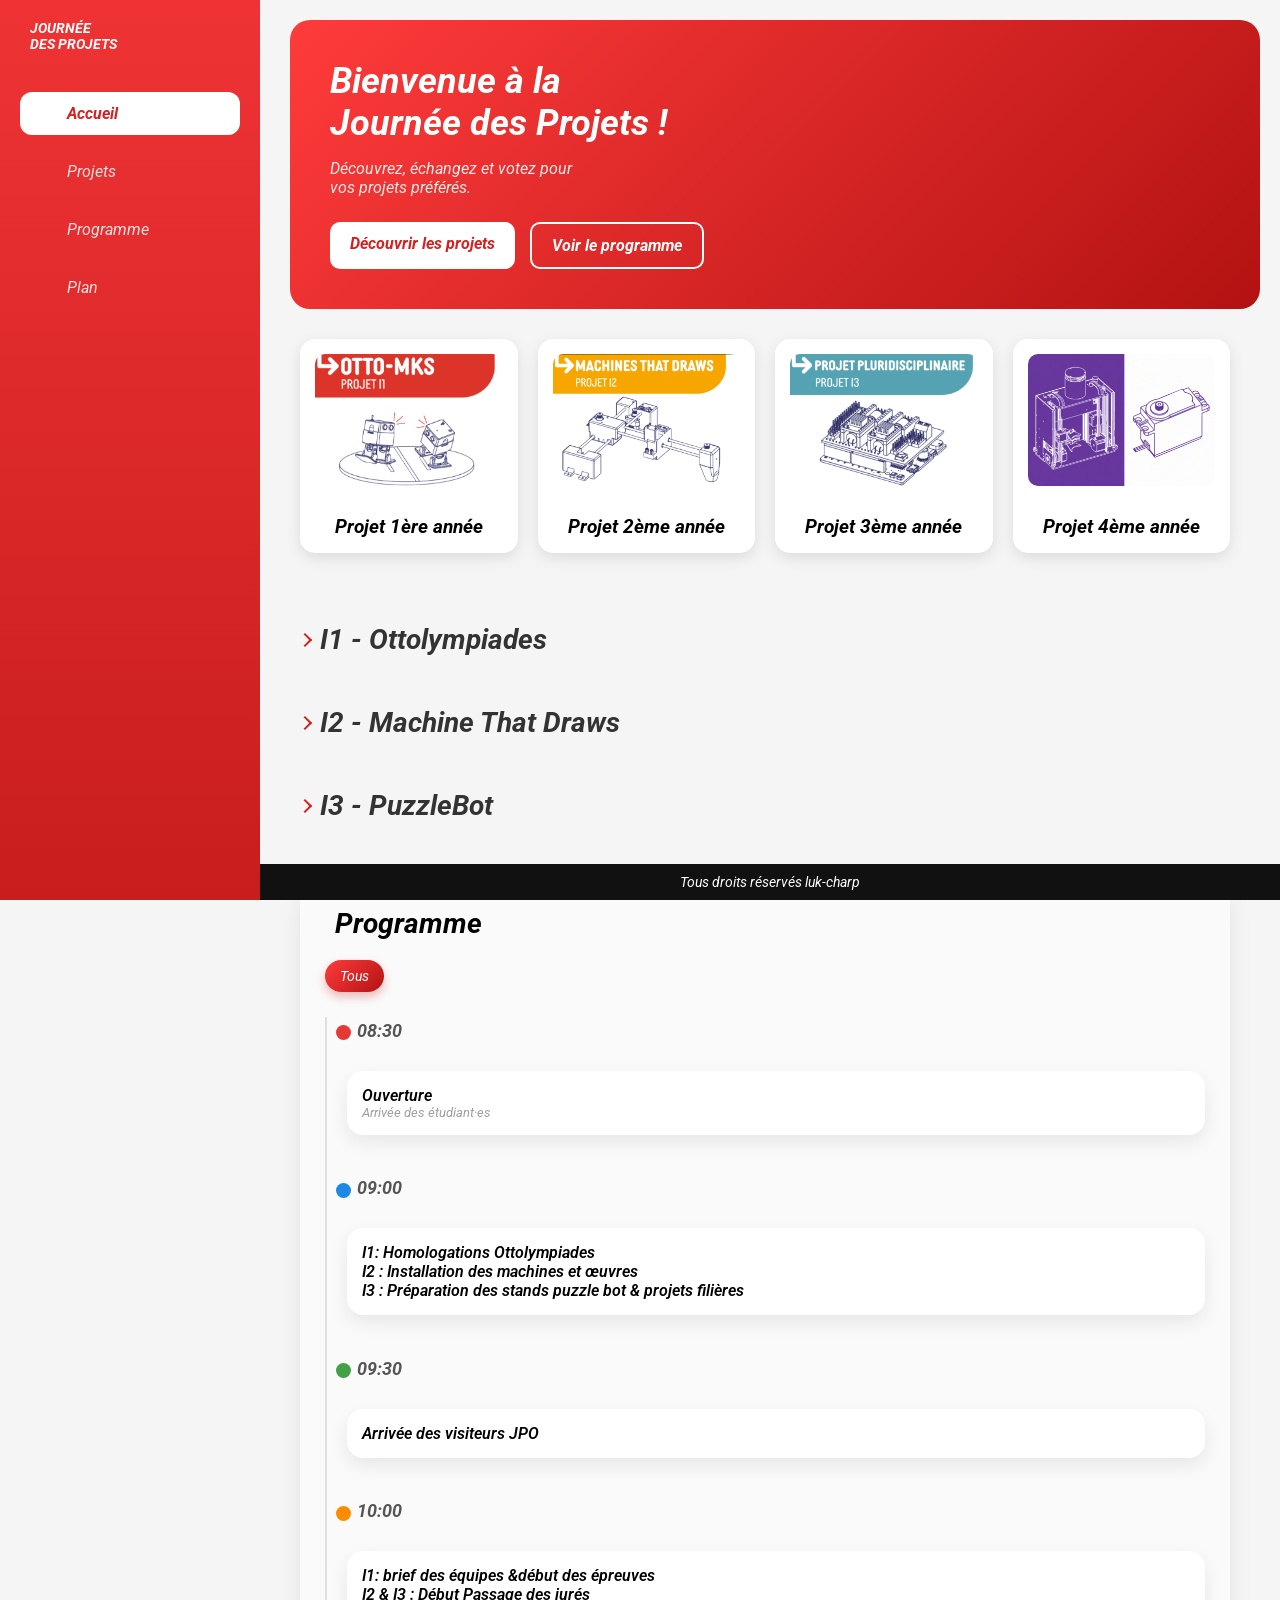
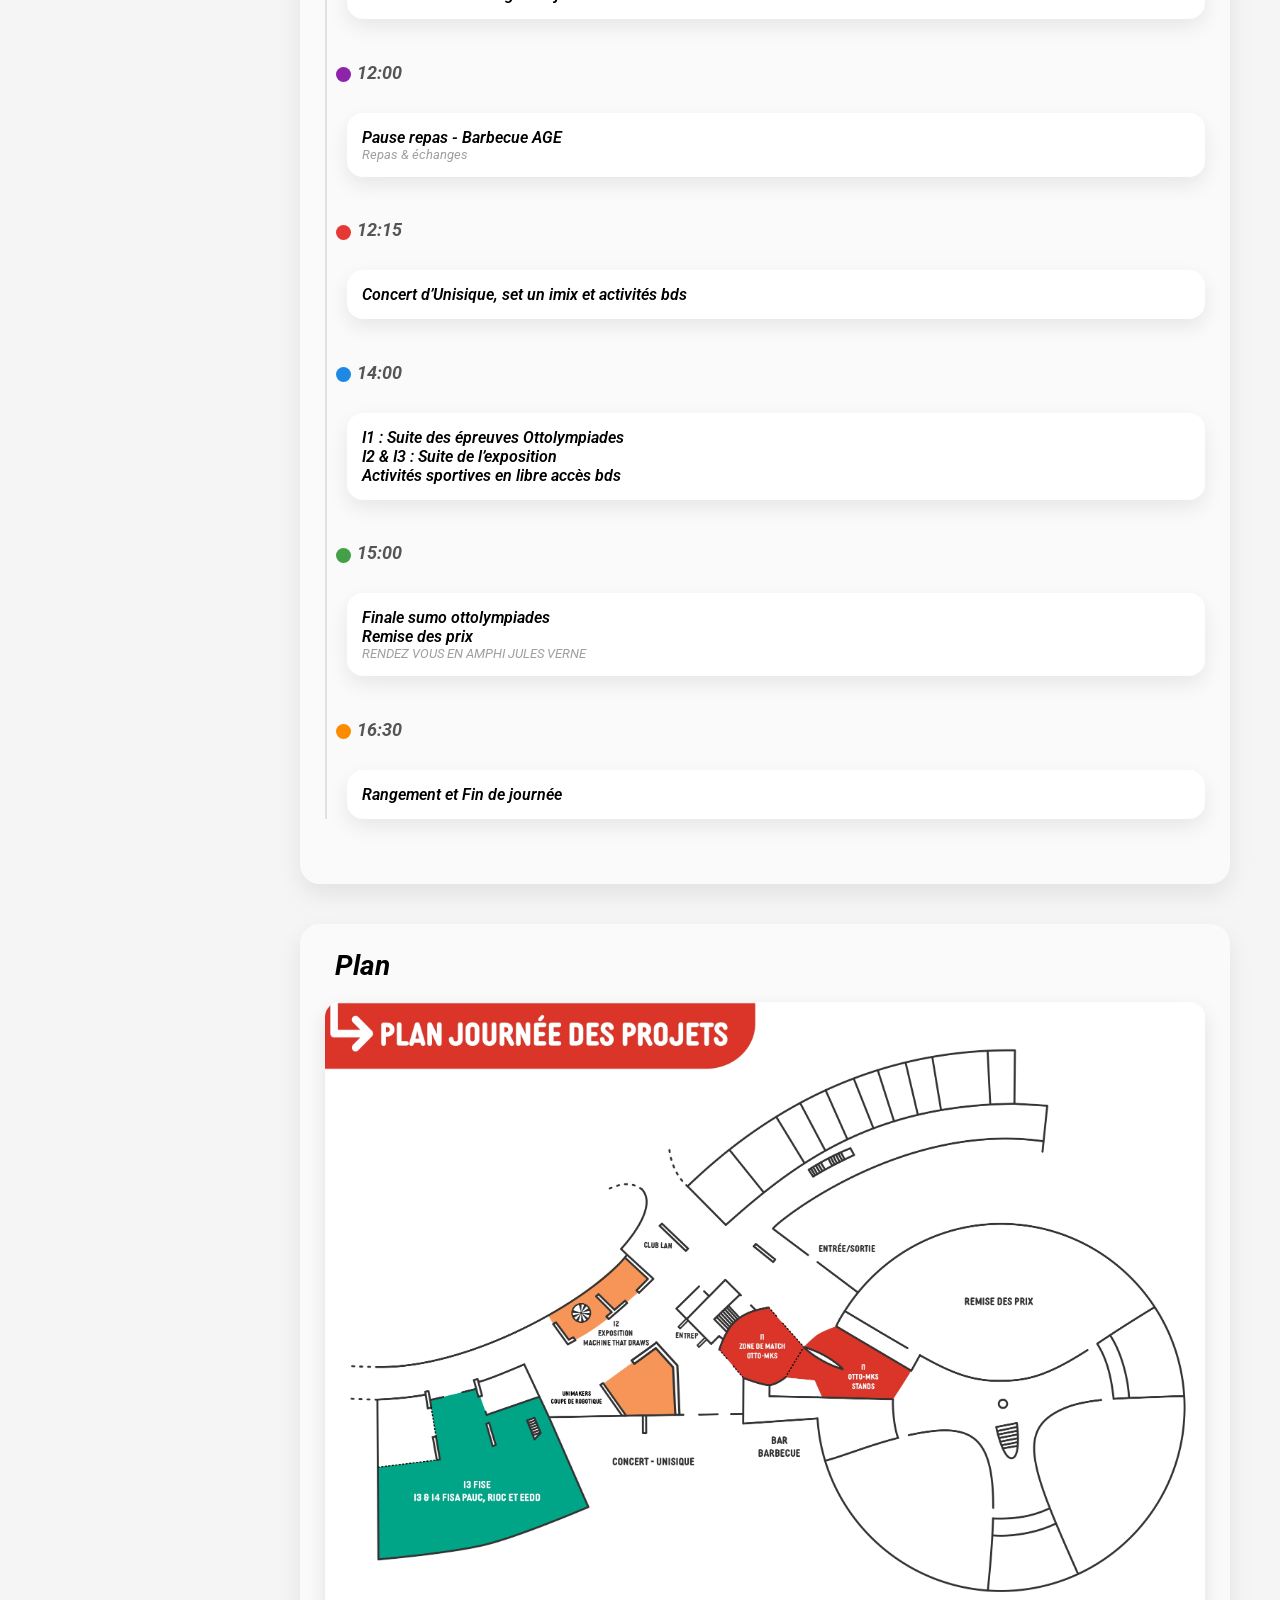
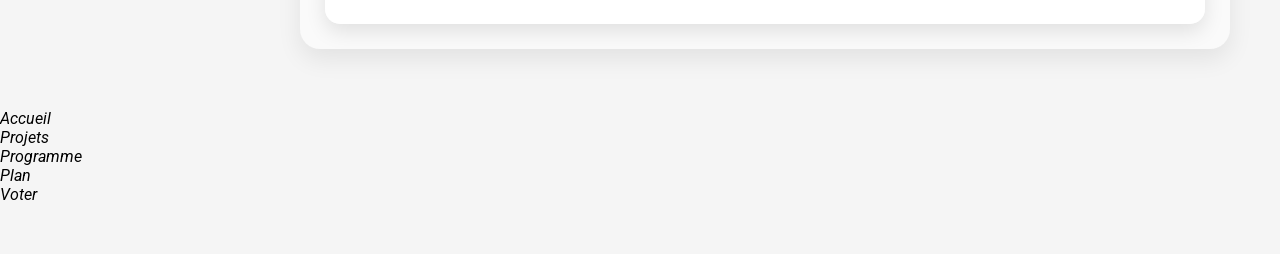
==== index.html @ 022f28cd "changes" ====
<!DOCTYPE html>
<html lang="fr">
<head>
    <meta charset="UTF-8">
    <meta name = "viewport" content="width=device-width, initial-scale=1.0">

    <title>Journée des Projets</title>

        <link rel="stylesheet" href="page2.css">
        <link rel="stylesheet" href="page2resp.css" media="screen and (max-width: 1024px)">
        <link href="https://fonts.googleapis.com/css2?family=Roboto&display=swap" rel="stylesheet">

        <link rel="icon" href="images/favicon.ico">

        <link rel="icon" type="image/png" sizes="96x96" href="images/favicon-96x96.png">

        <link rel="apple-touch-icon" sizes="180x180" href="images/apple-touch-icon.png">



        <script src="https://kit.fontawesome.com/61523b4b4d.js" crossorigin="anonymous"></script>
</head>

<body>
  <div class="layout">
    <aside class="menu">

      <div class="top">
        <div class="logo">
          <i class="fa-solid fa-cube"></i>
          <span>JOURNÉE<br>DES PROJETS</span>
        </div>

        <ul class="nav">
          <li class="active nav-accueil">
            <i class="fa-solid fa-house"></i> Accueil
          </li>

          <li class="nav-projets">
            <i class="fa-solid fa-folder"></i> Projets
          </li>

          <li class="nav-programme">
            <i class="fa-solid fa-calendar"></i> Programme
          </li>

          <li class="nav-plan">
            <i class="fa-solid fa-map"></i> Plan
          </li>

        </ul>
      </div>

    </aside>



    <div class="content">

      <section class="hero" id="accueil">
        <div class="hero-text">
          <h1>Bienvenue à la<br>Journée des Projets !</h1>  
          <p>Découvrez, échangez et votez pour<br>vos projets préférés.</p>

          <div class="buttons">
            <a href="#" class="btn primary">Découvrir les projets</a>
            <a href="#" class="btn secondary">Voir le programme</a>
          </div>
        </div>

        <div class="hero-image">
          <img src="images/illustration.png" alt="">
        </div>
      </section>
    

      <section class="cartes">
        
        <div class="carte">
          <img src="images/otto.png" alt="">
          <h3>Projet 1ère année</h3>
           
        </div>

        <div class="carte">
          <img src="images/mtd.png" alt="">
          <h3>Projet 2ème année</h3>
           
        </div>

        <div class="carte">
          <img src="images/PI3.png" alt="">
          <h3>Projet 3ème année</h3>
           
        </div>

        <div class="carte">
          <img src="images/PI4.png" alt="">
          <h3>Projet 4ème année</h3>
           
        </div>

      </section>
    


      <section class="projet-detail" id="projets">

        <h2 class="toggle">I1 - Ottolympiades</h2>

        <div class="texte-projet contenu">

          <p>
            Les étudiants de première année présenteront leur tout premier projet d'ingénierie à travers leur participation aux 
            <strong class="highlight">Ottolympiades</strong>, une compétition 
            <strong>ludique et technique</strong> centrée autour des robots Otto, 
            qu'ils ont entièrement conçus, fabriqués et programmés dans le cadre du cours 
            <strong>Otto-MKS</strong>.
          </p>
          <p>
            Ce projet constitue pour beaucoup leur première expérience complète de 
            <strong>fabrication numérique</strong> et de 
            <strong>programmation embarquée</strong>. 
            Après avoir découvert les bases de la 
            <strong>conception 3D</strong>, de l'impression et de l'assemblage mécanique, 
            les étudiants ont programmé leurs robots pour qu'ils soient capables de 
            <em>se déplacer, détecter des obstacles et interagir avec leur environnement</em>.
          </p>

          <p>
            Lors de cette journée, les robots affronteront d'autres Otto, y compris ceux réalisés 
            par des élèves de lycées invités, dans une série d'épreuves originales :
          </p>

          <ul class="liste-epreuves">
            <li><span>Course chronométrée</span> - vitesse et précision</li>
            <li><span>Parcours d'obstacles</span> - agilité</li>
            <li><span>Combat de sumo</span> - stratégie et robustesse</li>
            <li><span>Tir à la corde</span> - force motrice</li>
          </ul>

          <p>
            Cette compétition, à la fois <strong>pédagogique et festive</strong>, est arbitrée par 
            <strong class="highlight">UniMakers</strong>. 
            Elle valorise l'apprentissage par la pratique, l'appropriation des outils du 
            <strong>MakerSpace</strong>, et le plaisir de voir son robot évoluer dans un environnement réel.
          </p>

        </div>

        <h2 class="toggle">I2 - Machine That Draws</h2>

        <div class="texte-projet contenu">

                <p>
          Les étudiants de deuxième année présentent un projet original mêlant 
          <strong class="highlight">créativité et ingénierie</strong> à travers 
          <strong>Machines That Draws</strong>, un défi artistique et technique 
          consistant à concevoir des machines capables de dessiner de manière autonome.
        </p>

        <p>
          Ce projet, réparti sur deux semestres, plonge les étudiants dans une démarche 
          complète de <strong>conception et d'innovation</strong>. 
          À partir d'une feuille blanche, ils imaginent des systèmes uniques sans modèle imposé, 
          combinant <strong>design, mécanique et programmation</strong>.
        </p>

        <p>
          Après avoir conçu leurs machines en 
          <strong>CAO</strong>, les étudiants fabriquent leurs pièces au 
          <strong>MakerSpace</strong> grâce à l'impression 3D et à la découpe numérique. 
          Ils intègrent ensuite des composants tels que 
          <strong>moteurs pas à pas</strong> et <strong>servomoteurs</strong>, 
          puis développent des programmes capables de générer des dessins de façon autonome.
        </p>

        <p>
          Le projet se déroule en deux grandes phases :
        </p>

        <ul class="liste-epreuves">
          <li><span>Proof of Concept (POC)</span> - validation des principes mécaniques et premiers tracés</li>
          <li><span>Optimisation et création</span> - amélioration du système et exploration artistique</li>
        </ul>

        <p>
          Lors de la journée des projets, ces machines fonctionneront en continu, 
          produisant en temps réel des œuvres uniques. 
          Chaque réalisation illustre la capacité des étudiants à transformer une idée abstraite 
          en un objet <strong>fonctionnel, innovant et parfois même poétique</strong>.
        </p>

        </div>

        <h2 class="toggle">I3 - PuzzleBot</h2>

        <div class="texte-projet contenu">

                    <p>
            En troisième année, les étudiants relèvent un défi technique commun à travers le 
            <strong class="highlight">projet PuzzleBot</strong>. 
            L'objectif est de concevoir un système robotique capable de 
            <strong>résoudre automatiquement un puzzle physique</strong>, 
            en mobilisant l'ensemble des compétences acquises au cours de leur formation.
          </p>

          <p>
            PuzzleBot propose un cadre commun, tout en laissant une grande liberté dans les approches techniques. 
            Chaque équipe développe ainsi sa propre solution pour répondre à une même problématique, 
            en combinant <strong>électronique, mécanique, informatique et algorithmique</strong>.
          </p>

          <p>
            Le projet implique la conception d'un système intégrant :
          </p>

          <ul class="liste-epreuves">
            <li><span>Système mécanique</span> - manipulation physique du puzzle</li>
            <li><span>Détection et analyse</span> - identification des pièces</li>
            <li><span>Résolution algorithmique</span> - logique de résolution automatisée</li>
          </ul>

          <p>
            Lors de la Journée des Projets, chaque groupe disposera d'un espace pour présenter ses travaux au public : 
            <strong>prototype, démonstrations en direct, supports techniques et documentations</strong> seront au rendez-vous.
          </p>

          <p>
            C'est l'occasion pour les visiteurs d'échanger directement avec les étudiants sur leurs 
            <em>choix techniques, les difficultés rencontrées, les résultats obtenus et les perspectives d'évolution</em>.
          </p>

          <p>
            Ce projet incarne pleinement l'esprit d'ingénierie collaboratif porté par 
            <strong class="highlight">UniLaSalle</strong>, avec des réalisations concrètes 
            qui témoignent de la capacité des étudiants à <strong>innover, résoudre des problèmes complexes et travailler en équipe</strong>.
          </p>

        </div>


        

      </section>




    <section class="programme" id="programme">

      <h2><i class="fa-solid fa-calendar"></i> Programme</h2>

      <!-- filtres -->
      <div class="filtres">
        <span class="filtre active">Tous</span>
      </div>

      <!-- timeline -->
      <div class="timeline">

        <div class="event rouge">
          <span class="heure">08:30</span>
          <div class="contenu-event">
            <h3>Ouverture</h3>
            <p>Arrivée des étudiant·es</p>
          </div>
        </div>

        <div class="event bleu">
          <span class="heure">09:00</span>
          <div class="contenu-event">
            <h3>I1: Homologations Ottolympiades <br>
                I2 : Installation des machines et œuvres<br>
                I3 : Préparation des stands puzzle bot & projets filières</h3>
          </div>
        </div>

        <div class="event vert">
          <span class="heure">09:30</span>
          <div class="contenu-event">
            <h3>Arrivée des visiteurs JPO</h3>
          </div>
        </div>

        <div class="event orange">
          <span class="heure">10:00</span>
          <div class="contenu-event">
            <h3>I1: brief des équipes &début des épreuves <br>
                I2 & I3 : Début Passage des jurés</h3>
          </div>
        </div>

        <div class="event violet">
          <span class="heure">12:00</span>
          <div class="contenu-event">
            <h3>Pause repas - Barbecue AGE</h3>
            <p>Repas & échanges</p>
          </div>
        </div>

        <div class="event rouge">
          <span class="heure">12:15</span>
          <div class="contenu-event">
            <h3>Concert d’Unisique, set un imix et activités bds</h3>
          </div>
        </div>

        <div class="event bleu">
          <span class="heure">14:00</span>
          <div class="contenu-event">
            <h3>I1 : Suite des épreuves Ottolympiades<br>
                I2 & I3 : Suite de l’exposition<br>
                Activités sportives en libre accès bds</h3>
          </div>
        </div>

        <div class="event vert">
          <span class="heure">15:00</span>
          <div class="contenu-event">
            <h3>Finale sumo ottolympiades<br>
                Remise des prix</h3>
                <p>RENDEZ VOUS EN AMPHI JULES VERNE</p>
          </div>
        </div>

        <div class="event orange">
          <span class="heure">16:30</span>
          <div class="contenu-event">
            <h3>Rangement et Fin de journée</h3>
          </div>
        </div>

      </div>
    </section>

    <section class="plan" id="plan">

      <h2><i class="fa-solid fa-map"></i> Plan</h2>

      <div class="plan-container">
        <img src="images/plan1er.jpg" alt="Plan du bâtiment">
      </div>

    </section>
</div> 


  <footer class="footer">
    Tous droits réservés luk-charp
  </footer>



<nav class="bottom-nav">
  <div class="nav-item nav-accueil active">
    <i class="fa-solid fa-house"></i>
    <span>Accueil</span>
  </div>

  <div class="nav-item nav-projets">
    <i class="fa-solid fa-folder"></i>
    <span>Projets</span>
  </div>

  <div class="nav-item nav-programme">
    <i class="fa-solid fa-calendar"></i>
    <span>Programme</span>
  </div>

  <div class="nav-item nav-plan">
    <i class="fa-solid fa-map"></i>
    <span>Plan</span>
  </div>

  <div class="nav-item nav-infos">
    <i class="fa-solid fa-square-poll-vertical"></i>
    <span>Voter</span>
  </div>
</nav>

<script src="page2.js"></script>
</body>
---- page2.css ----
@import url('https://fonts.googleapis.com/css2?family=Roboto:ital,wght@0,100..900;1,100..900&display=swap'); /* Police d'écriture */
* {
    margin: 0;
    padding: 0;
    box-sizing: border-box;
    font-family: "Roboto", sans-serif;
}
body {
    background-color: #f5f5f5;
    overflow-x: hidden;
    font-family: 'Roboto', sans-serif;
    font-style: italic;
    padding-bottom: 50px; /* hauteur du footer */
    background-size: cover;
}

ul {
    list-style: none;
}


header {
    background: linear-gradient(to right, #ef3333, #d61f1f);
    padding: 20px 10%;
    color: white;
    font-weight: bold;
    letter-spacing: 2px;
}


.content {
  margin-left: 250px; /* TRÈS IMPORTANT */
  padding: 20px;
}

.menu {
  position: fixed;
  top: 0;
  left: 0;

  width: 260px;
  height: 100vh;

  background: linear-gradient(180deg, #ef3335, #c81d1d);
  color: white;

  display: flex;
  flex-direction: column;
  justify-content: space-between;

  padding: 20px;
}



/* TOP */
.top {
  display: flex;
  flex-direction: column;
}

/* LOGO */
.logo {
  display: flex;
  align-items: center;
  gap: 10px;
  margin-bottom: 40px;
  font-weight: bold;
  font-size: 14px;
}

.logo i {
  font-size: 26px;
}

/* NAV */
.nav {
  display: flex;
  flex-direction: column;
  gap: 10px;
}

/* ITEM */
.nav li {
  display: flex;
  align-items: center;
  gap: 12px;

  padding: 12px 15px;
  border-radius: 12px;

  cursor: pointer;
  transition: all 0.3s ease;

  opacity: 0.85;
}

/* HOVER */
.nav li:hover {
  background: rgba(255,255,255,0.15);
  transform: translateX(5px);
  opacity: 1;
}

/* ACTIF */
.nav .active {
  background: white;
  color: #d61f1f;
  font-weight: bold;
  opacity: 1;
}

/* ICONES */
.nav i {
  width: 20px;
  text-align: center;
  font-size: 16px;
}

/* SÉPARATION */
.nav li:not(:last-child) {
  margin-bottom: 5px;
}

/* BAS (profil) */
.bottom {
  display: flex;
  align-items: center;
  gap: 12px;

  padding-top: 15px;
  border-top: 1px solid rgba(255,255,255,0.2);

  cursor: pointer;
  transition: 0.3s;
}

.bottom:hover {
  opacity: 0.8;
}

.bottom i {
  font-size: 22px;
  width: 42px;
  height: 42px;

  display: flex;
  align-items: center;
  justify-content: center;

  border-radius: 50%;
  background: rgba(255,255,255,0.2);
}

.bottom strong {
  font-size: 14px;
}

.bottom p {
  font-size: 12px;
  opacity: 0.7;
}

.hero {
    background: linear-gradient(135deg, #ff3b3b, #b31212);
    border-radius: 20px;
    padding: 40px;
    margin-top: 0;
    margin-left: 20px;
    display: flex;
    justify-content: space-between;
    align-items: center;
    color: white;
}

/* TEXTE */
.hero-text h1 {
    font-size: 36px;
    margin-bottom: 15px;
}

.hero-text p {
    margin-bottom: 25px;
    opacity: 0.9;
}

/* BOUTONS */
.buttons {
    display: flex;
    gap: 15px;
}

.btn {
    padding: 12px 20px;
    border-radius: 10px;
    text-decoration: none;
    font-weight: bold;
    transition: 0.3s;
}

.primary {
    background: white;
    color: #d61f1f; 
}

.secondary {
    border: 2px solid white;
    color: white;
}

.primary:hover {
    background: #f2f2f2;
}

.secondary:hover {
    background: rgba(255,255,255,0.2);
}

/* IMAGE */
.hero-image img {
    width: 250px;
}

.cartes {
  display: flex;
  gap: 20px;
  margin: 30px;
  flex-wrap: wrap;
}

.carte {
  background: white;
  border-radius: 15px;
  padding: 15px;
  flex: 1 1 calc(25% - 20px);
  box-shadow: 0 5px 15px rgba(0,0,0,0.1);

  display: flex;
  flex-direction: column;
  justify-content: space-between; /* clé pour aligner */
  text-align: center;
}

.carte img {
  width: 100%;
  border-radius: 10px;
  margin-bottom: 10px;
}

.projet-detail {
  margin: 40px 30px;
}

/* TITRE */
.projet-detail h2 {
  font-size: 28px;
  margin-bottom: 20px;
  margin-top: 30px;
  color: #333;
}


/* TEXTE */
.texte-projet {
  max-width: 900px;
  color: #444;
  line-height: 1.6;
}

/* LISTE */
.texte-projet ul {
  margin-top: 10px;
}

.texte-projet li {
  margin-bottom: 8px;
}

.texte-projet li span {
  color: #e53935;
  font-weight: bold;
}

.contenu {
  max-height: 1000px;
  overflow: hidden;
  transition: max-height 0.4s ease;
}

.contenu.retracte {
  max-height: 0;
}

.toggle {
  cursor: pointer;
  display: inline-flex;
  align-items: center;
  gap: 10px;
}

/* flèche moderne */
.toggle::before {
  content: "";
  width: 8px;
  height: 8px;

  border-right: 2px solid #d61f1f;
  border-bottom: 2px solid #d61f1f;

  transform: rotate(45deg);
  transition: transform 0.3s ease;
}

/* quand fermé */
.toggle.ferme::before {
  transform: rotate(-45deg);
}

.programme {
  margin: 40px 30px;
  background: #fafafa;
  padding: 25px;
  border-radius: 20px;
  box-shadow: 0 10px 25px rgba(0,0,0,0.08);
}

.programme h2 {
  font-size: 28px;
  margin-bottom: 20px;
  display: flex;
  align-items: center;
  gap: 10px;
}

/* filtres */
.filtres {
  display: flex;
  gap: 10px;
  margin-bottom: 25px;
}

.filtre {
  padding: 8px 15px;
  border-radius: 20px;
  background: #eee;
  cursor: pointer;
  font-size: 14px;
  transition: 0.3s;
}

.filtre.active {
  background: linear-gradient(135deg, #ff3b3b, #b31212);
  color: white;
  box-shadow: 0 5px 10px rgba(214,31,31,0.3);
}

/* timeline */
.timeline {
  position: relative;
  border-left: 2px solid #e0e0e0;
  padding-left: 20px;
}

.event {
  display: flex;
  flex-direction: column; /* 🔥 clé */
  align-items: flex-start;
  position: relative;
  margin-bottom: 40px
}

.event::before {
  content: "";
  position: absolute;
  left: -11px;
  top: 8px; /* 🔥 plus fiable */

  width: 15px;
  height: 15px;
  border-radius: 50%;
}

/* heure */
.heure {
  width: 70px;
  font-weight: bold;
  color: #555;
  margin-left: 10px;
  margin-top: 2.5px;
  margin-bottom: 30px;
  font-size: 18px;
}

/* carte */
.contenu-event {
  background: white;
  padding: 15px;
  border-radius: 16px;
  flex: 1;
  width: 100%; /* 🔥 FULL WIDTH */


  box-shadow: 0 8px 20px rgba(0,0,0,0.08);

  transition: transform 0.2s ease, box-shadow 0.2s ease;
}

.contenu-event:active {
  transform: scale(0.97);
  box-shadow: 0 4px 10px rgba(0,0,0,0.1);
}

.contenu-event h3 {
  font-size: 16px;
  font-weight: 600;
}

.contenu-event p {
  color: #777;
  font-size: 13px;
  opacity: 0.7;
}

.event.rouge::before { background: #e53935; }
.event.bleu::before { background: #1e88e5; }
.event.vert::before { background: #43a047; }
.event.orange::before { background: #fb8c00; }
.event.violet::before { background: #8e24aa; }


.plan {
  margin: 40px 30px;
  background: #fafafa;
  padding: 25px;
  border-radius: 20px;
  box-shadow: 0 10px 25px rgba(0,0,0,0.08);
}

.plan h2 {
  font-size: 28px;
  margin-bottom: 20px;
  display: flex;
  align-items: center;
  gap: 10px;
}

.plan-container {
  display: flex;
  justify-content: center;
  align-items: center;
}

.plan-container img {
  width: 100%;
  max-width: 900px;
  border-radius: 15px;
  box-shadow: 0 8px 20px rgba(0,0,0,0.1);
}

.footer {
  position: fixed;
  bottom: 0;

  left: 260px; /* même largeur que ton menu */
  width: calc(100% - 260px);

  background-color: #111;
  color: white;
  text-align: center;

  padding: 10px 0;
  font-size: 14px;

  z-index: 1000;
}
---- page2resp.css ----
@media (max-width: 1024px) {

  /* MENU CACHE */
  .menu {
    position: fixed;
    left: -260px;
    transition: 0.3s;
    z-index: 2000;
    pointer-events: none;
    opacity: 0;
    display: none;

  }

  .menu.open {
    left: 0;
    pointer-events: auto;
    opacity: 1;
  }

  .menu.open ~ .content .burger {
  display: none;
}

  /* CONTENU */
  .content {
    margin-left: 0;
    padding: 15px;
  }

  /* HERO */
  .hero {
    flex-direction: column;
    text-align: center;
    padding: 25px;
    margin-left: 0;
  }

  .hero-text h1 {
    font-size: 24px;
  }

  .hero-image img {
    width: 180px;
    margin-top: 20px;
  }

  /* CARTES */
  .cartes {
    flex-direction: column;
    margin: 20px 10px;
  }

  .carte {
    flex: 1 1 100%;
  }

  /* PROGRAMME */
  .programme {
    margin: 20px 10px;
    padding: 15px;
  }

  .event {
    flex-direction: column;
    align-items: flex-start;
  }

  .heure {
    margin-bottom: 5px;
  }


  /* FOOTER */
  .footer {
    left: 0;
    width: 100%;
  }

/* NAVBAR MOBILE BAS */
.bottom-nav {
  position: fixed;
  bottom: 0;
  left: 0;
  width: 100%;

  background: white;
  border-top: 1px solid #ddd;

  display: flex;
  justify-content: space-around;
  align-items: center;

  padding: 8px 0;
  z-index: 3000;
}

/* ITEM */
.bottom-nav .nav-item {
  display: flex;
  flex-direction: column;
  align-items: center;
  font-size: 12px;
  color: #777;
  cursor: pointer;
}

/* ICON */
.bottom-nav i {
  font-size: 18px;
  margin-bottom: 3px;
}

/* ACTIF */
.bottom-nav .active {
  color: #d61f1f;
}

.plan {
  margin: 20px 10px;
  padding: 15px;
}

.plan-container img {
  width: 100%;
}

/* espace pour éviter que ça cache le contenu */
body {
  padding-bottom: 70px;
}

}

/* Ajout de styles pour les écrans de moins de 768px */
@media (max-width: 768px) {
  .menu {
    width: 100%;
    height: auto;
    position: relative;
  }

  .content {
    margin-left: 0;
    padding: 10px;
  }

  .hero-text h1 {
    font-size: 20px;
  }

  .hero-image img {
    width: 150px;
  }

  .cartes {
    margin: 10px 5px;
  }
}

/* Ajout de styles pour les écrans de moins de 480px */
@media (max-width: 480px) {
  .menu {
    font-size: 14px;
  }

  .hero-text h1 {
    font-size: 18px;
  }

  .hero-image img {
    width: 120px;
  }

  .cartes {
    margin: 5px;
  }
}
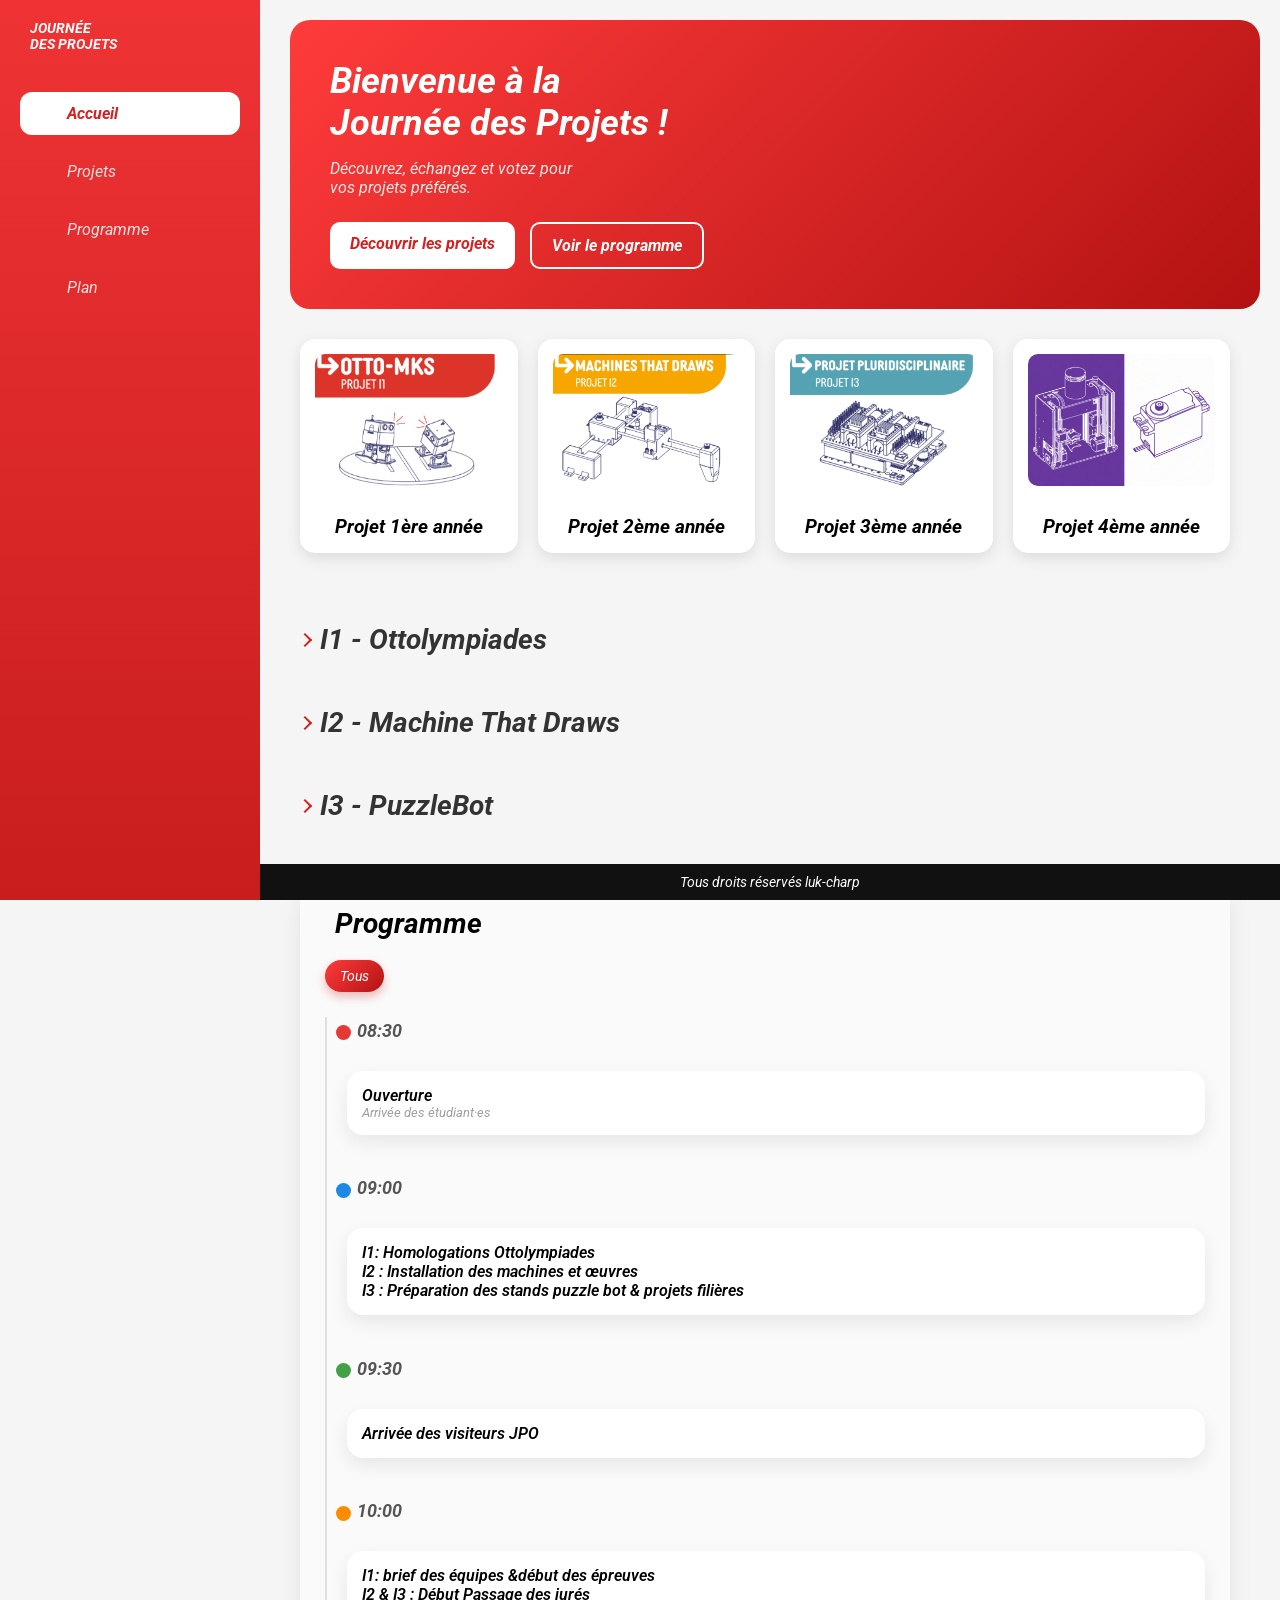
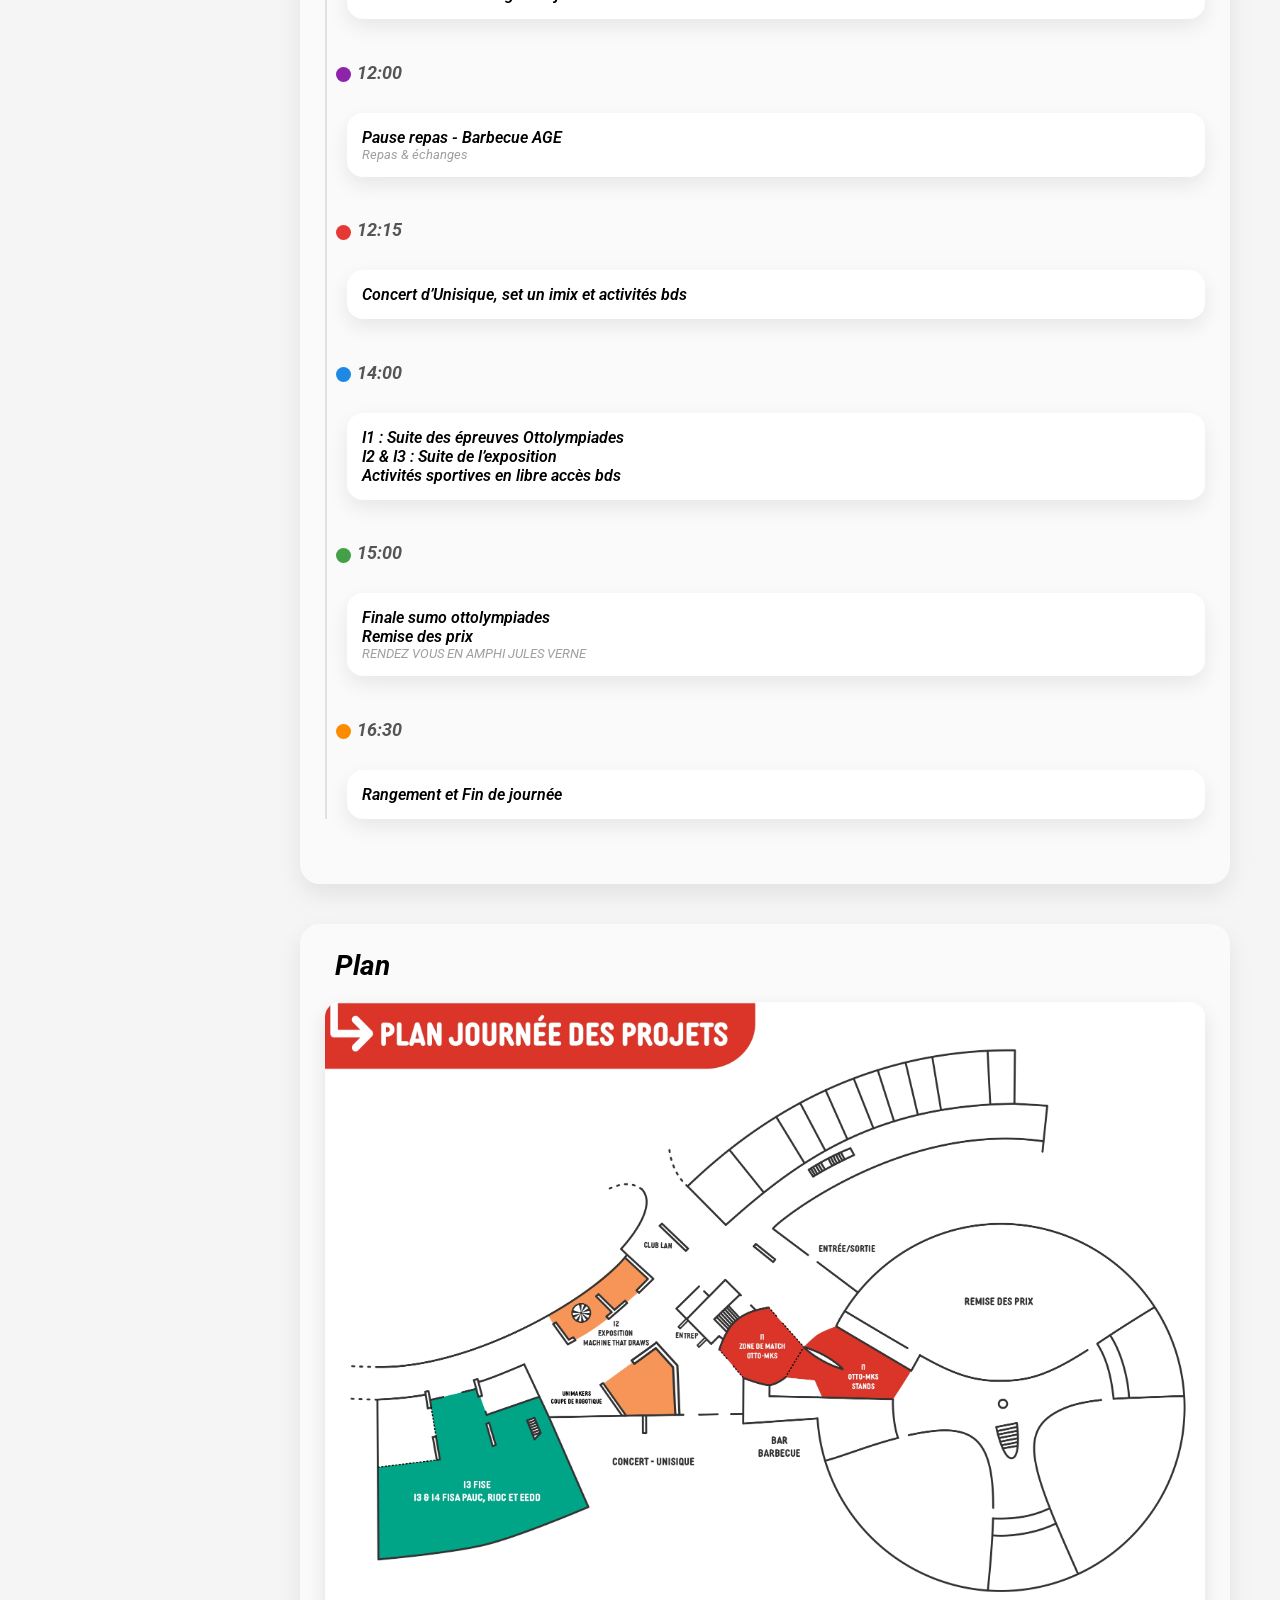
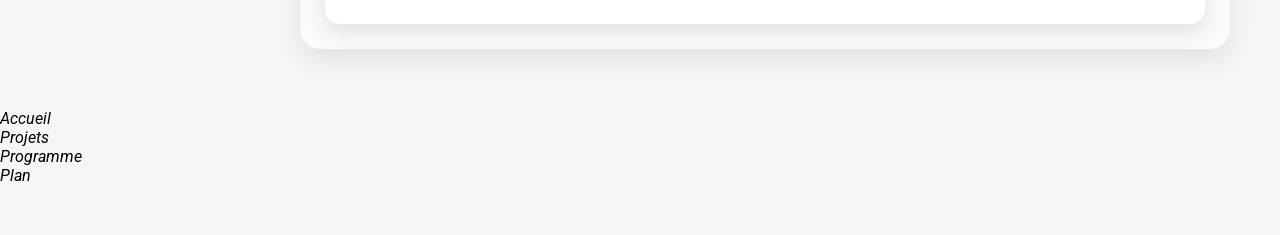
==== commit 7db4c329: "changes" ====
--- a/index.html
+++ b/index.html
@@ -63,8 +63,8 @@
           <p>Découvrez, échangez et votez pour<br>vos projets préférés.</p>
 
           <div class="buttons">
-            <a href="#" class="btn primary">Découvrir les projets</a>
-            <a href="#" class="btn secondary">Voir le programme</a>
+            <a href="#projets" class="btn primary">Découvrir les projets</a>
+            <a href="#programme" class="btn secondary">Voir le programme</a>
           </div>
         </div>
 
@@ -326,7 +326,7 @@
 
         <div class="event orange">
           <span class="heure">16:30</span>
-          <div class="contenu-event">
+          <div class="contenu-event">   
             <h3>Rangement et Fin de journée</h3>
           </div>
         </div>
@@ -373,11 +373,5 @@
     <span>Plan</span>
   </div>
 
-  <div class="nav-item nav-infos">
-    <i class="fa-solid fa-square-poll-vertical"></i>
-    <span>Voter</span>
-  </div>
-</nav>
-
 <script src="page2.js"></script>
 </body>
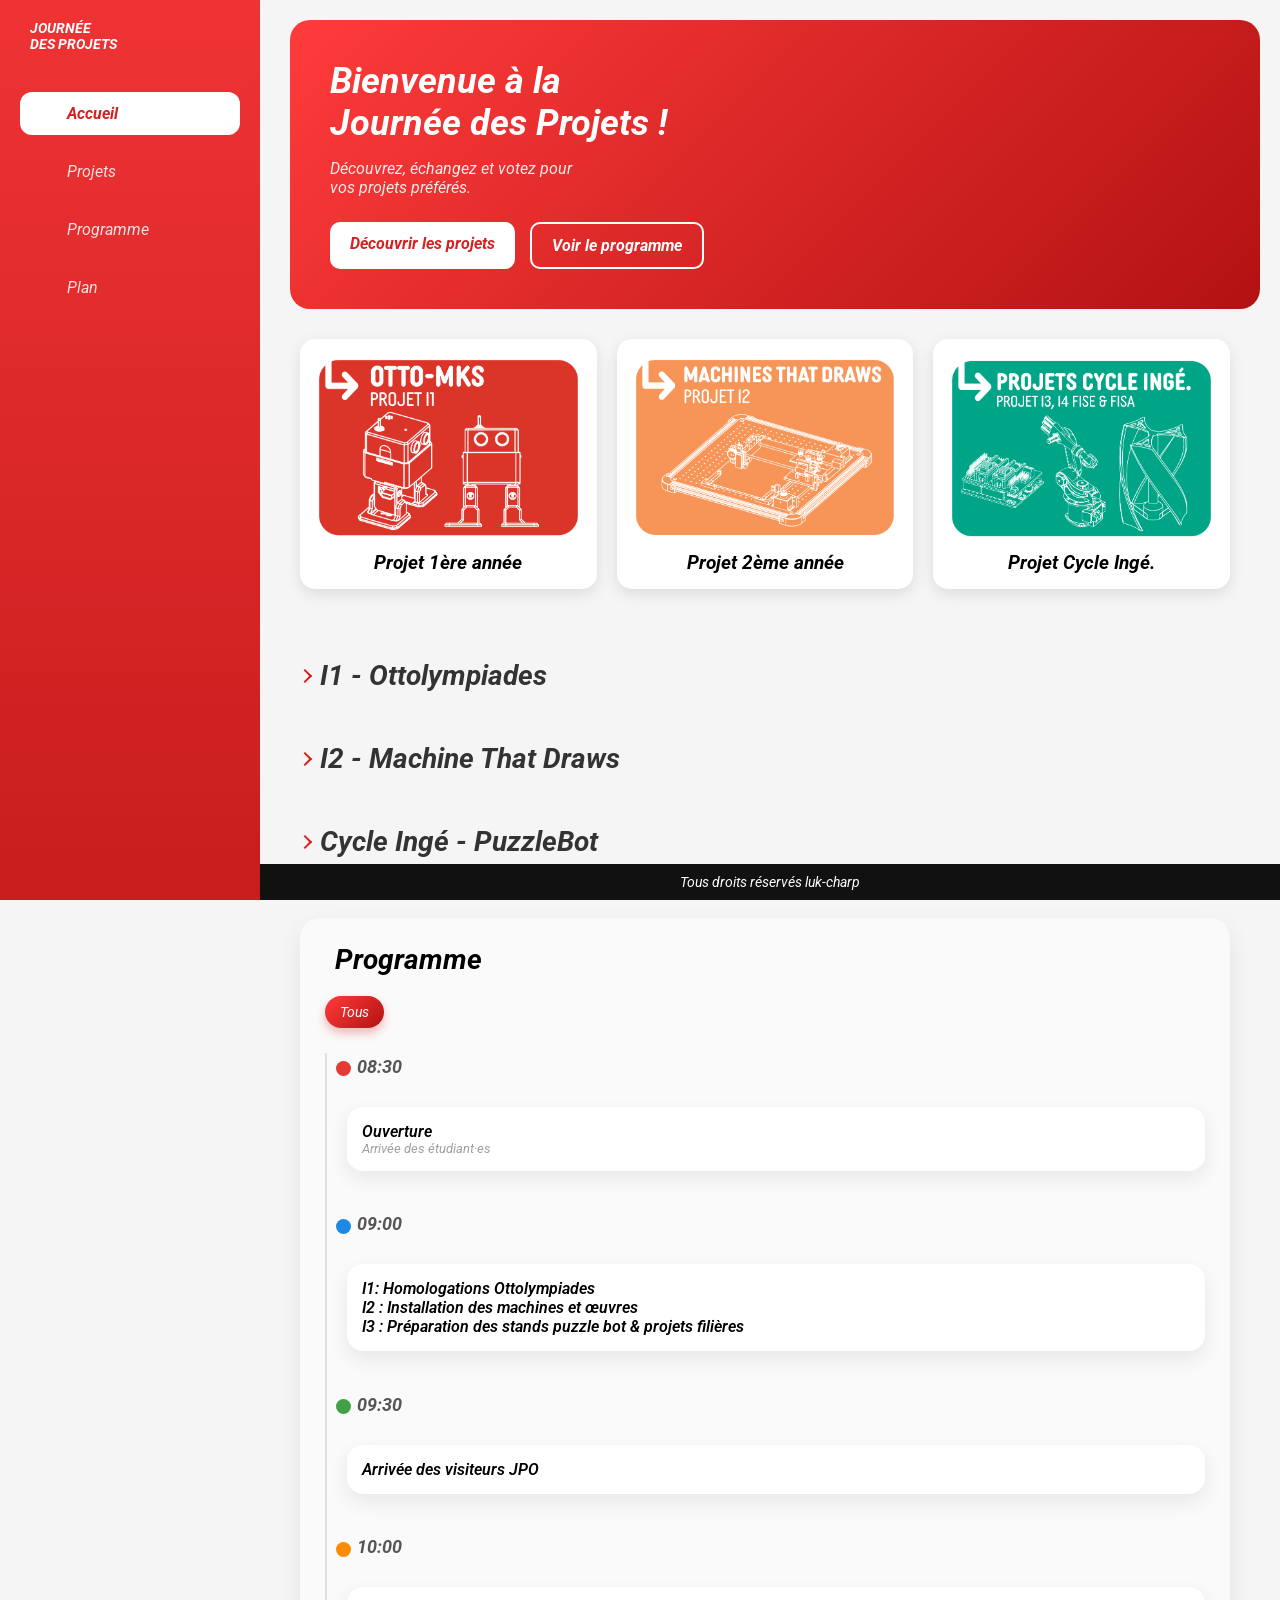
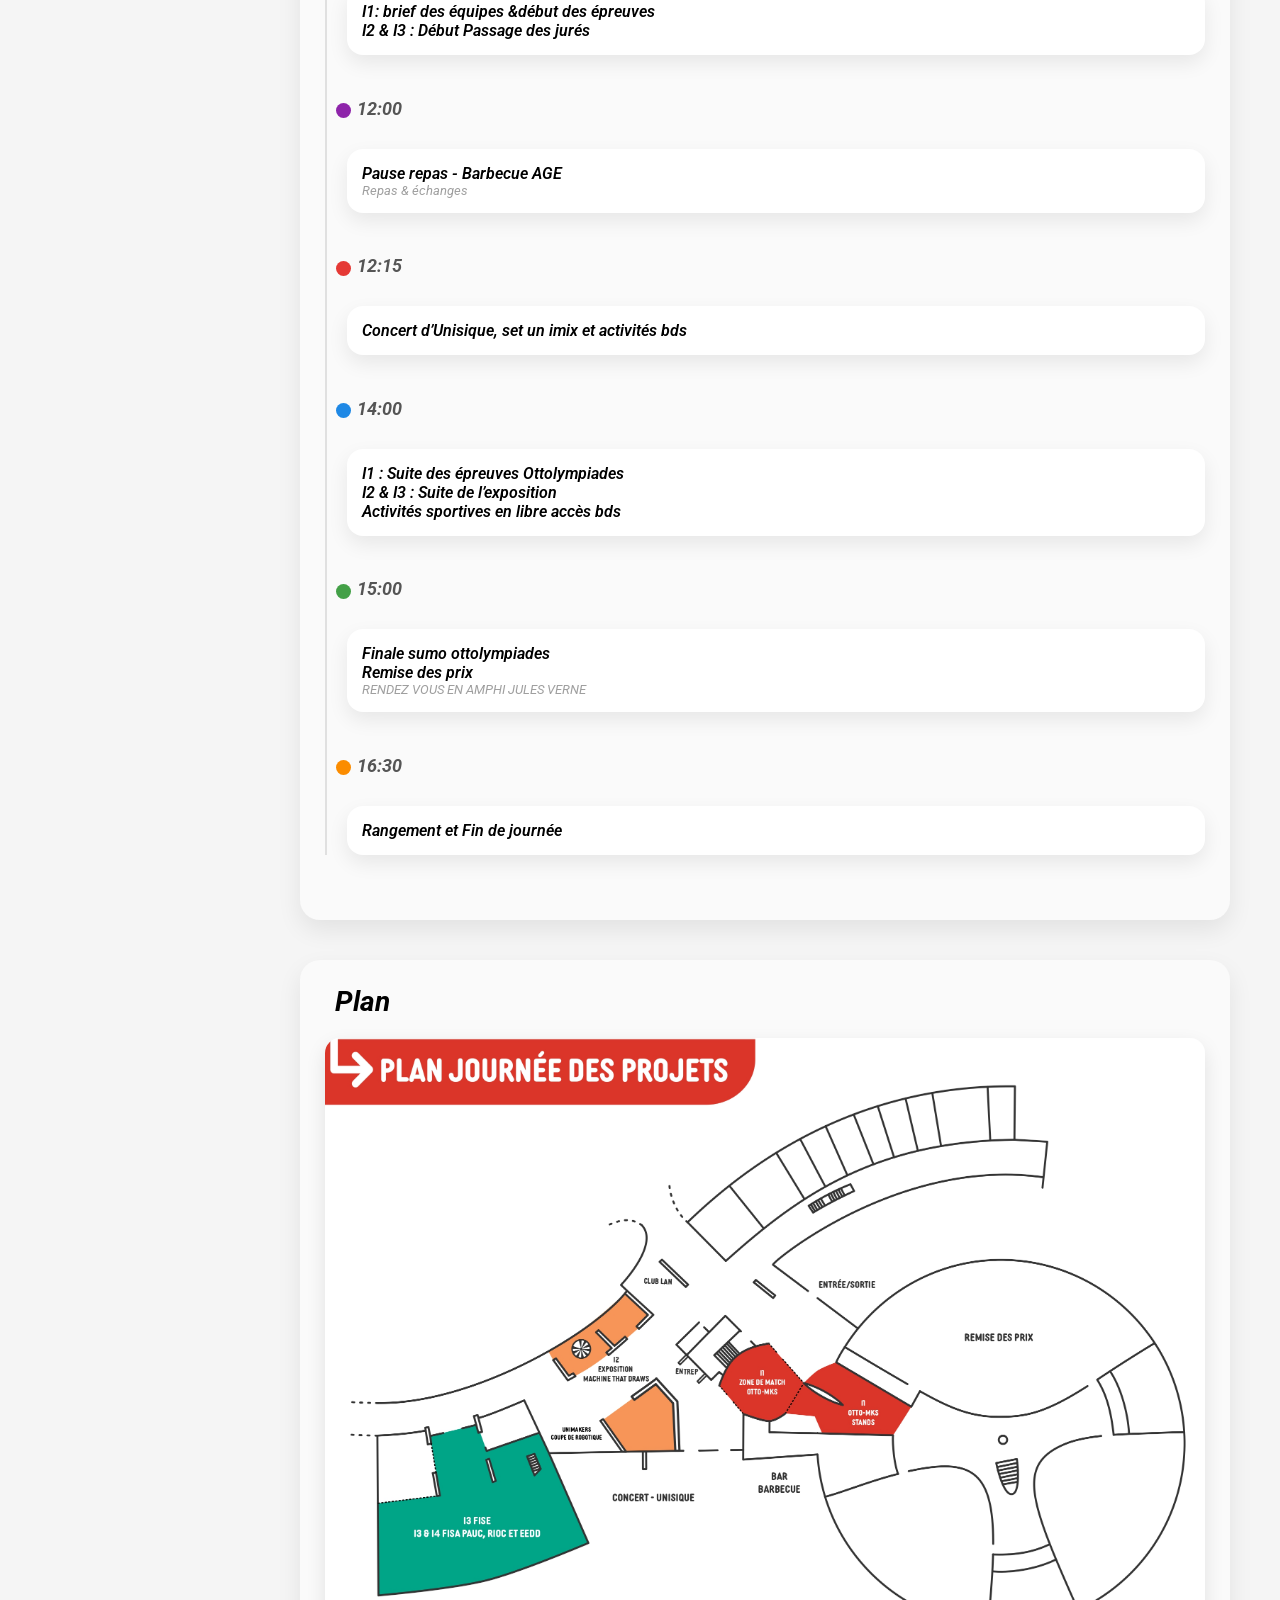
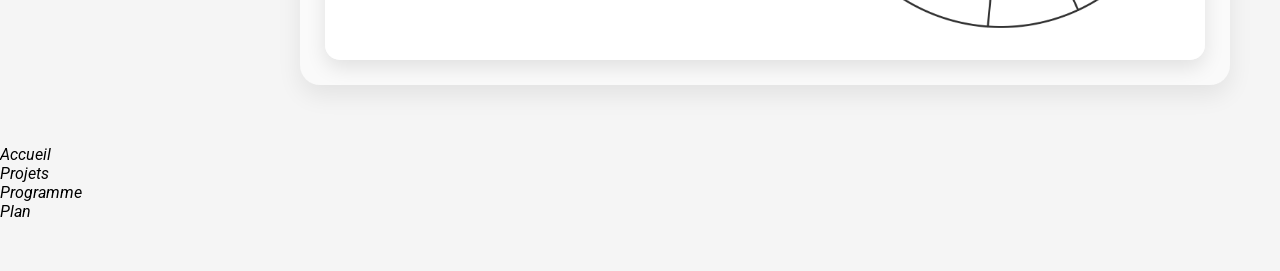
==== commit a229cdb3: "images" ====
--- a/index.html
+++ b/index.html
@@ -90,15 +90,11 @@
 
         <div class="carte">
           <img src="images/PI3.png" alt="">
-          <h3>Projet 3ème année</h3>
+          <h3>Projet Cycle Ingé.</h3>
            
         </div>
 
-        <div class="carte">
-          <img src="images/PI4.png" alt="">
-          <h3>Projet 4ème année</h3>
-           
-        </div>
+
 
       </section>
     
@@ -193,12 +189,12 @@
 
         </div>
 
-        <h2 class="toggle">I3 - PuzzleBot</h2>
+        <h2 class="toggle">Cycle Ingé - PuzzleBot</h2>
 
         <div class="texte-projet contenu">
 
                     <p>
-            En troisième année, les étudiants relèvent un défi technique commun à travers le 
+            A partir de la troisième année, les étudiants relèvent un défi technique commun à travers le 
             <strong class="highlight">projet PuzzleBot</strong>. 
             L'objectif est de concevoir un système robotique capable de 
             <strong>résoudre automatiquement un puzzle physique</strong>, 
@@ -372,6 +368,7 @@
     <i class="fa-solid fa-map"></i>
     <span>Plan</span>
   </div>
+</nav>
 
 <script src="page2.js"></script>
 </body>
--- a/page2resp.css
+++ b/page2resp.css
@@ -73,14 +73,19 @@
 
   /* FOOTER */
   .footer {
+    position: fixed;
     left: 0;
+    bottom: 0px;
     width: 100%;
+    margin: 0;
+    padding: 10px 0;
+    line-height: 1;
   }
 
 /* NAVBAR MOBILE BAS */
 .bottom-nav {
   position: fixed;
-  bottom: 0;
+  bottom: 30px;
   left: 0;
   width: 100%;
 
@@ -103,6 +108,7 @@
   font-size: 12px;
   color: #777;
   cursor: pointer;
+  font-weight: bold;
 }
 
 /* ICON */
@@ -117,7 +123,7 @@
 }
 
 .plan {
-  margin: 20px 10px;
+  margin: 20px 10px 0 10px; /* supprime la marge basse */
   padding: 15px;
 }
 
@@ -127,7 +133,7 @@
 
 /* espace pour éviter que ça cache le contenu */
 body {
-  padding-bottom: 70px;
+  padding-bottom: 80px;
 }
 
 }
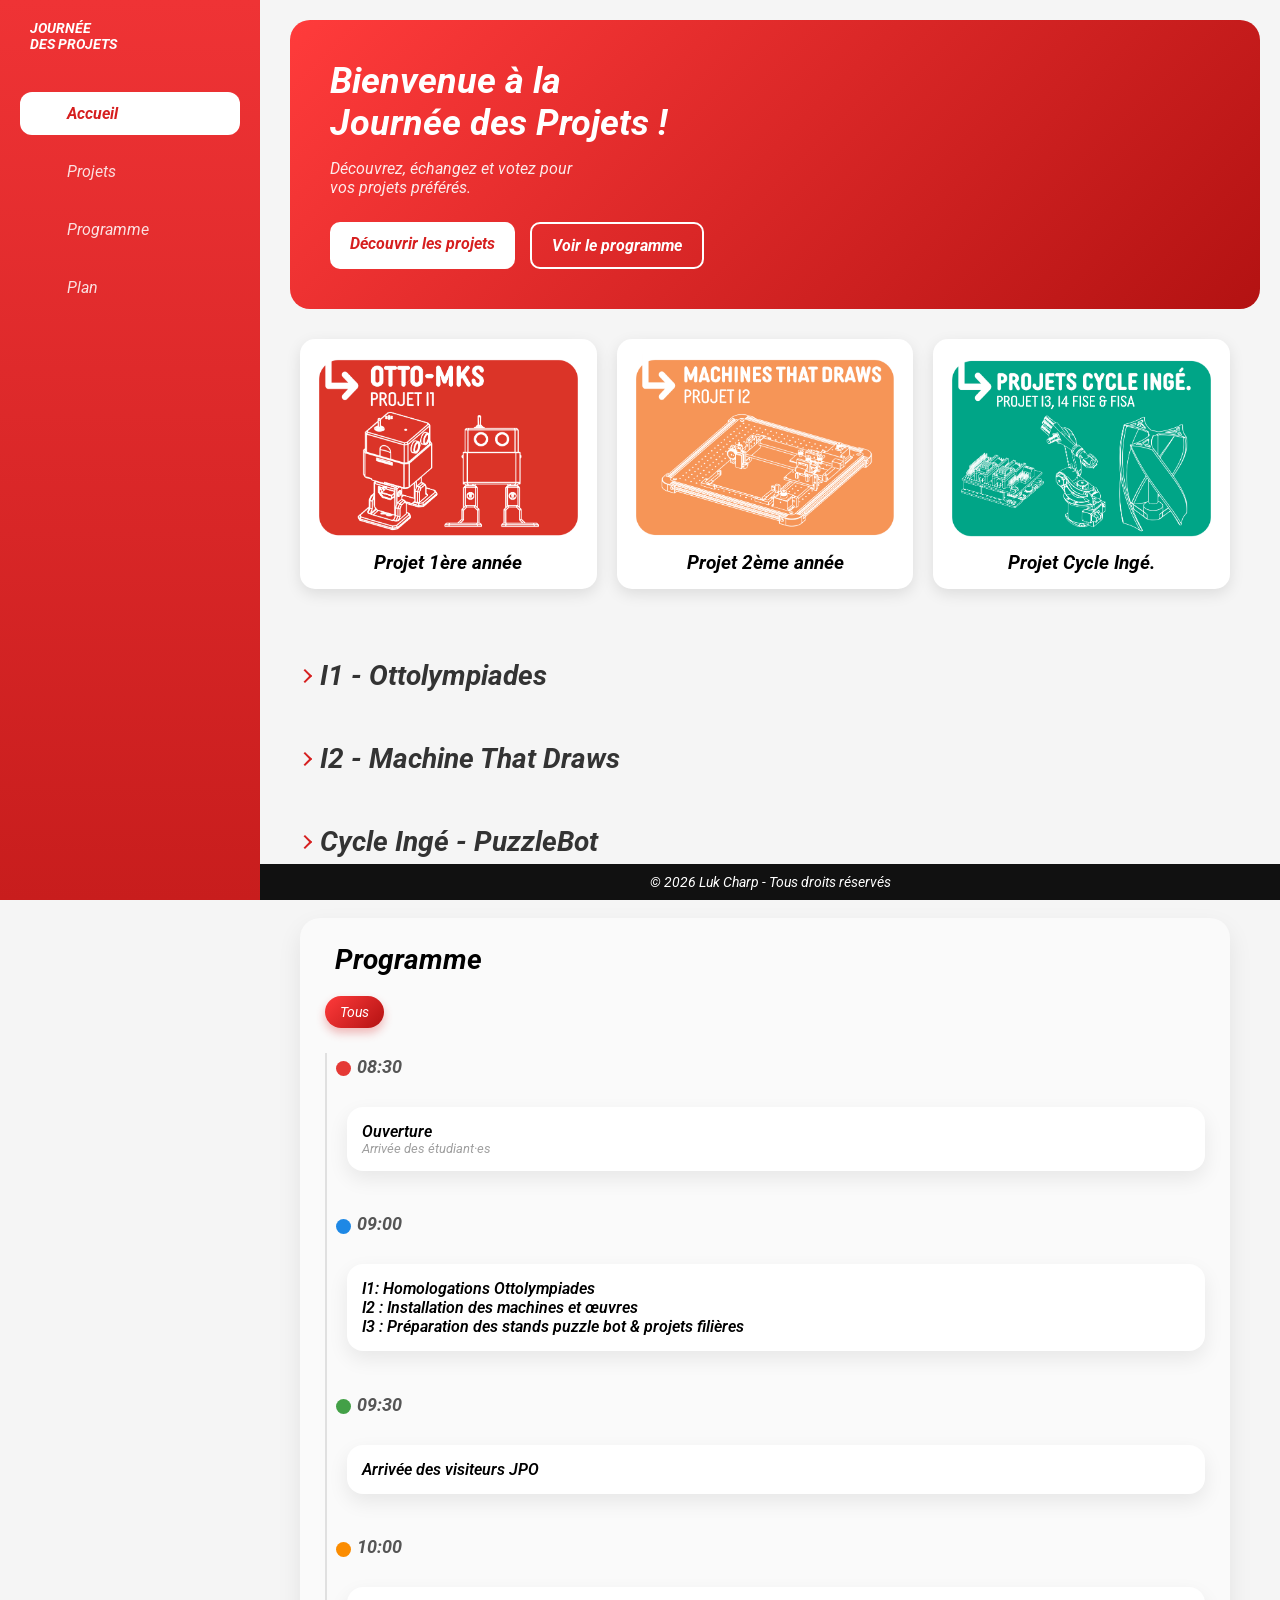
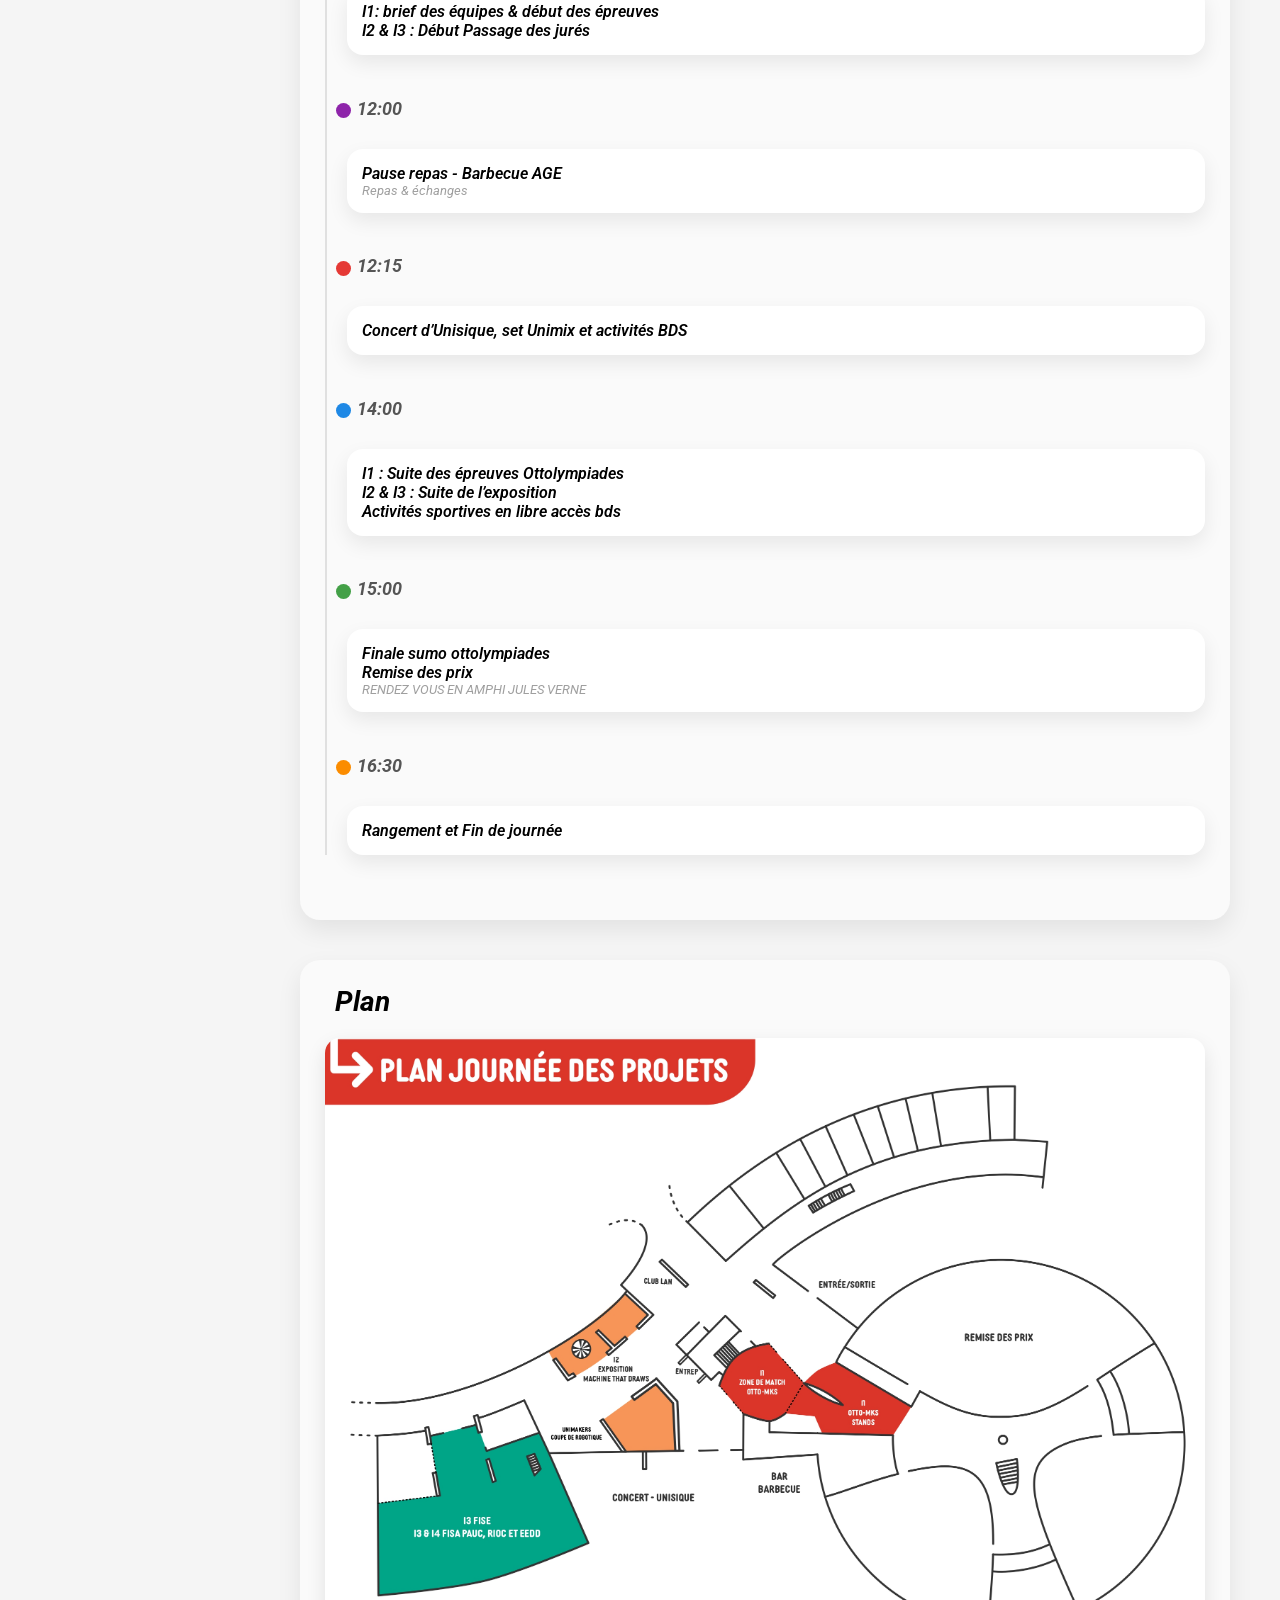
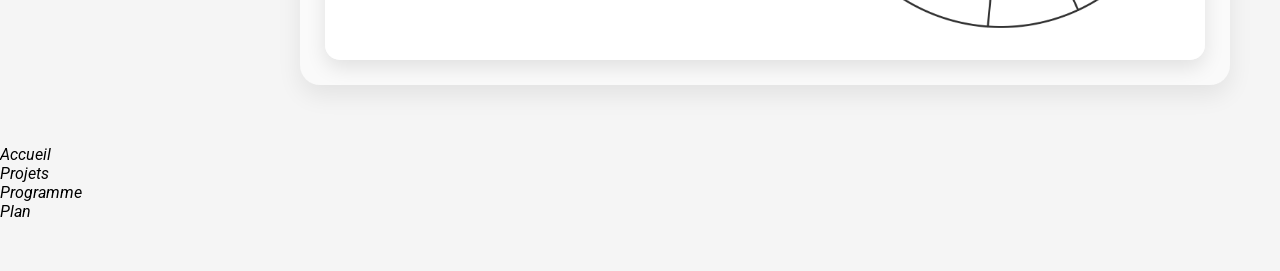
==== commit 9c71aac3: "fautes" ====
--- a/index.html
+++ b/index.html
@@ -282,7 +282,7 @@
         <div class="event orange">
           <span class="heure">10:00</span>
           <div class="contenu-event">
-            <h3>I1: brief des équipes &début des épreuves <br>
+            <h3>I1: brief des équipes & début des épreuves <br>
                 I2 & I3 : Début Passage des jurés</h3>
           </div>
         </div>
@@ -298,7 +298,7 @@
         <div class="event rouge">
           <span class="heure">12:15</span>
           <div class="contenu-event">
-            <h3>Concert d’Unisique, set un imix et activités bds</h3>
+            <h3>Concert d’Unisique, set Unimix et activités BDS</h3>
           </div>
         </div>
 
@@ -343,7 +343,7 @@
 
 
   <footer class="footer">
-    Tous droits réservés luk-charp
+    © 2026 Luk Charp - Tous droits réservés
   </footer>
 
 
--- a/page2resp.css
+++ b/page2resp.css
@@ -150,7 +150,7 @@
     margin-left: 0;
     padding: 10px;
   }
-
+ 
   .hero-text h1 {
     font-size: 20px;
   }
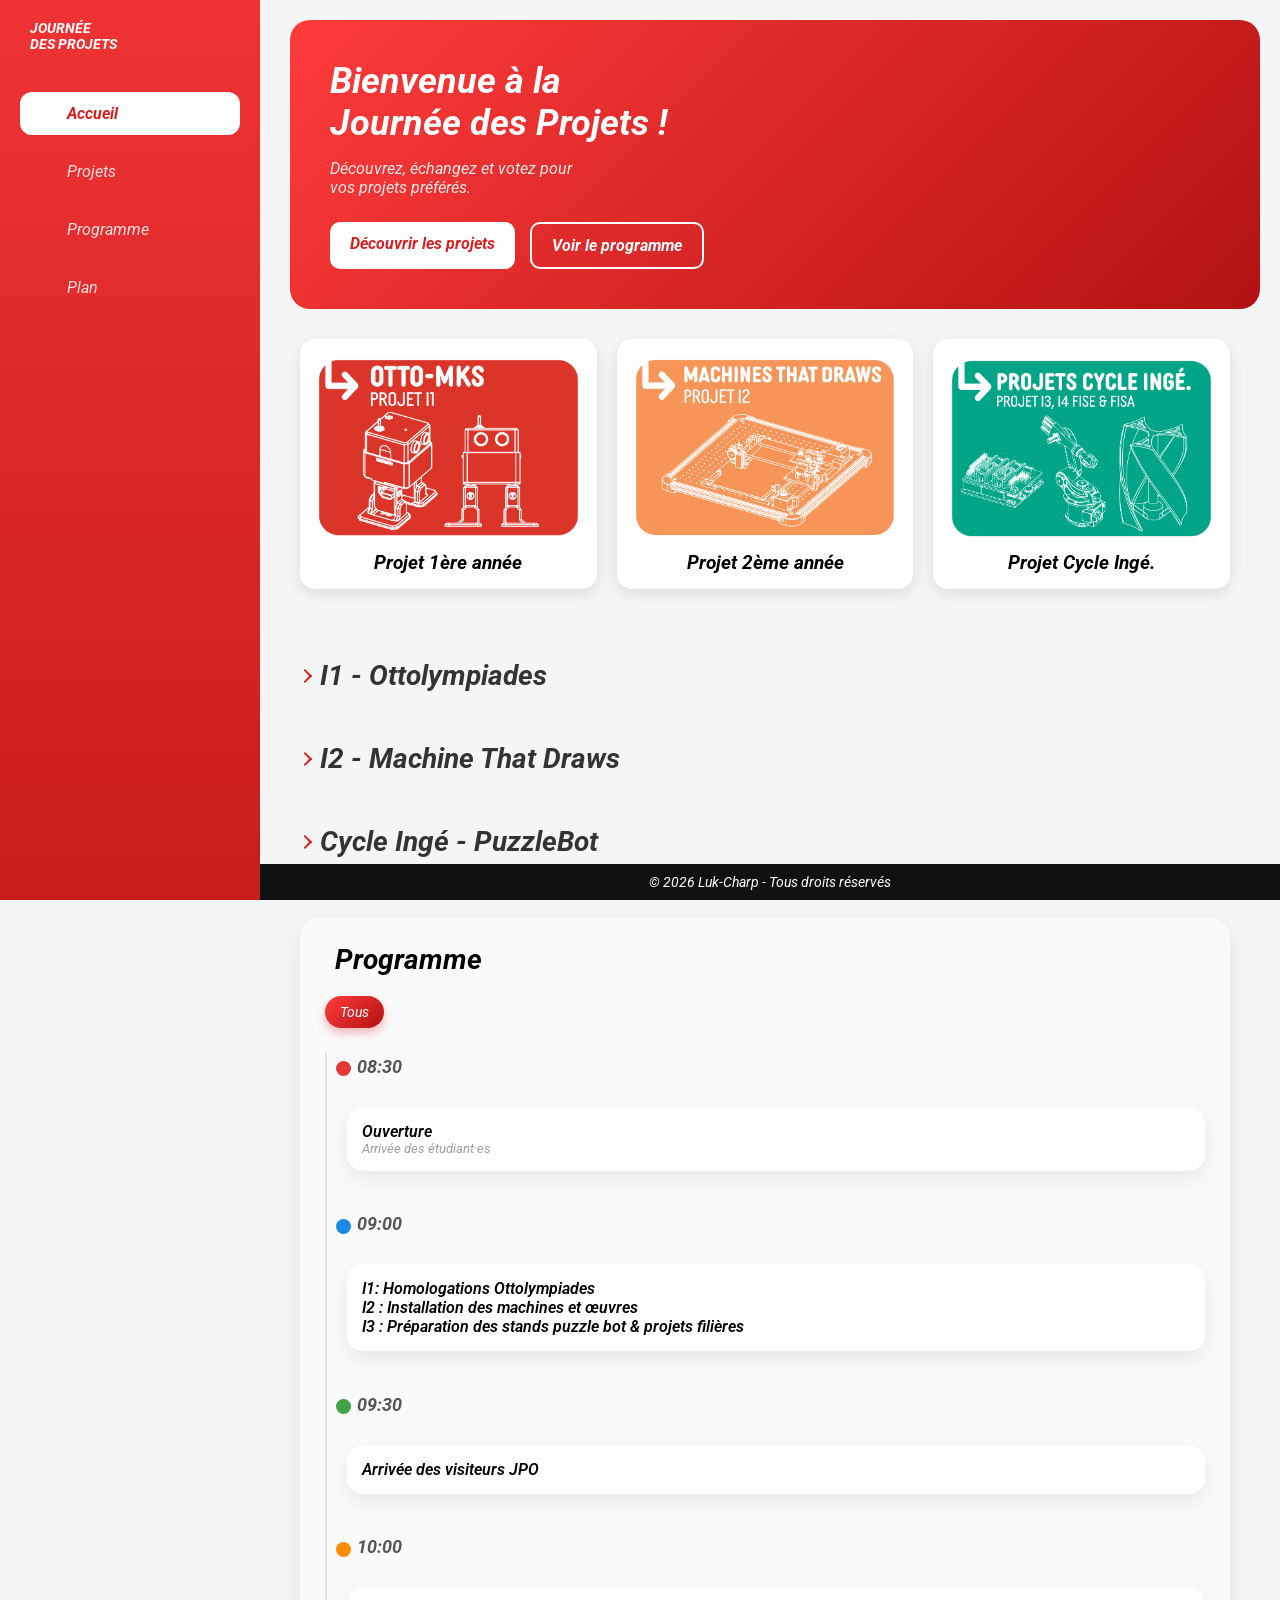
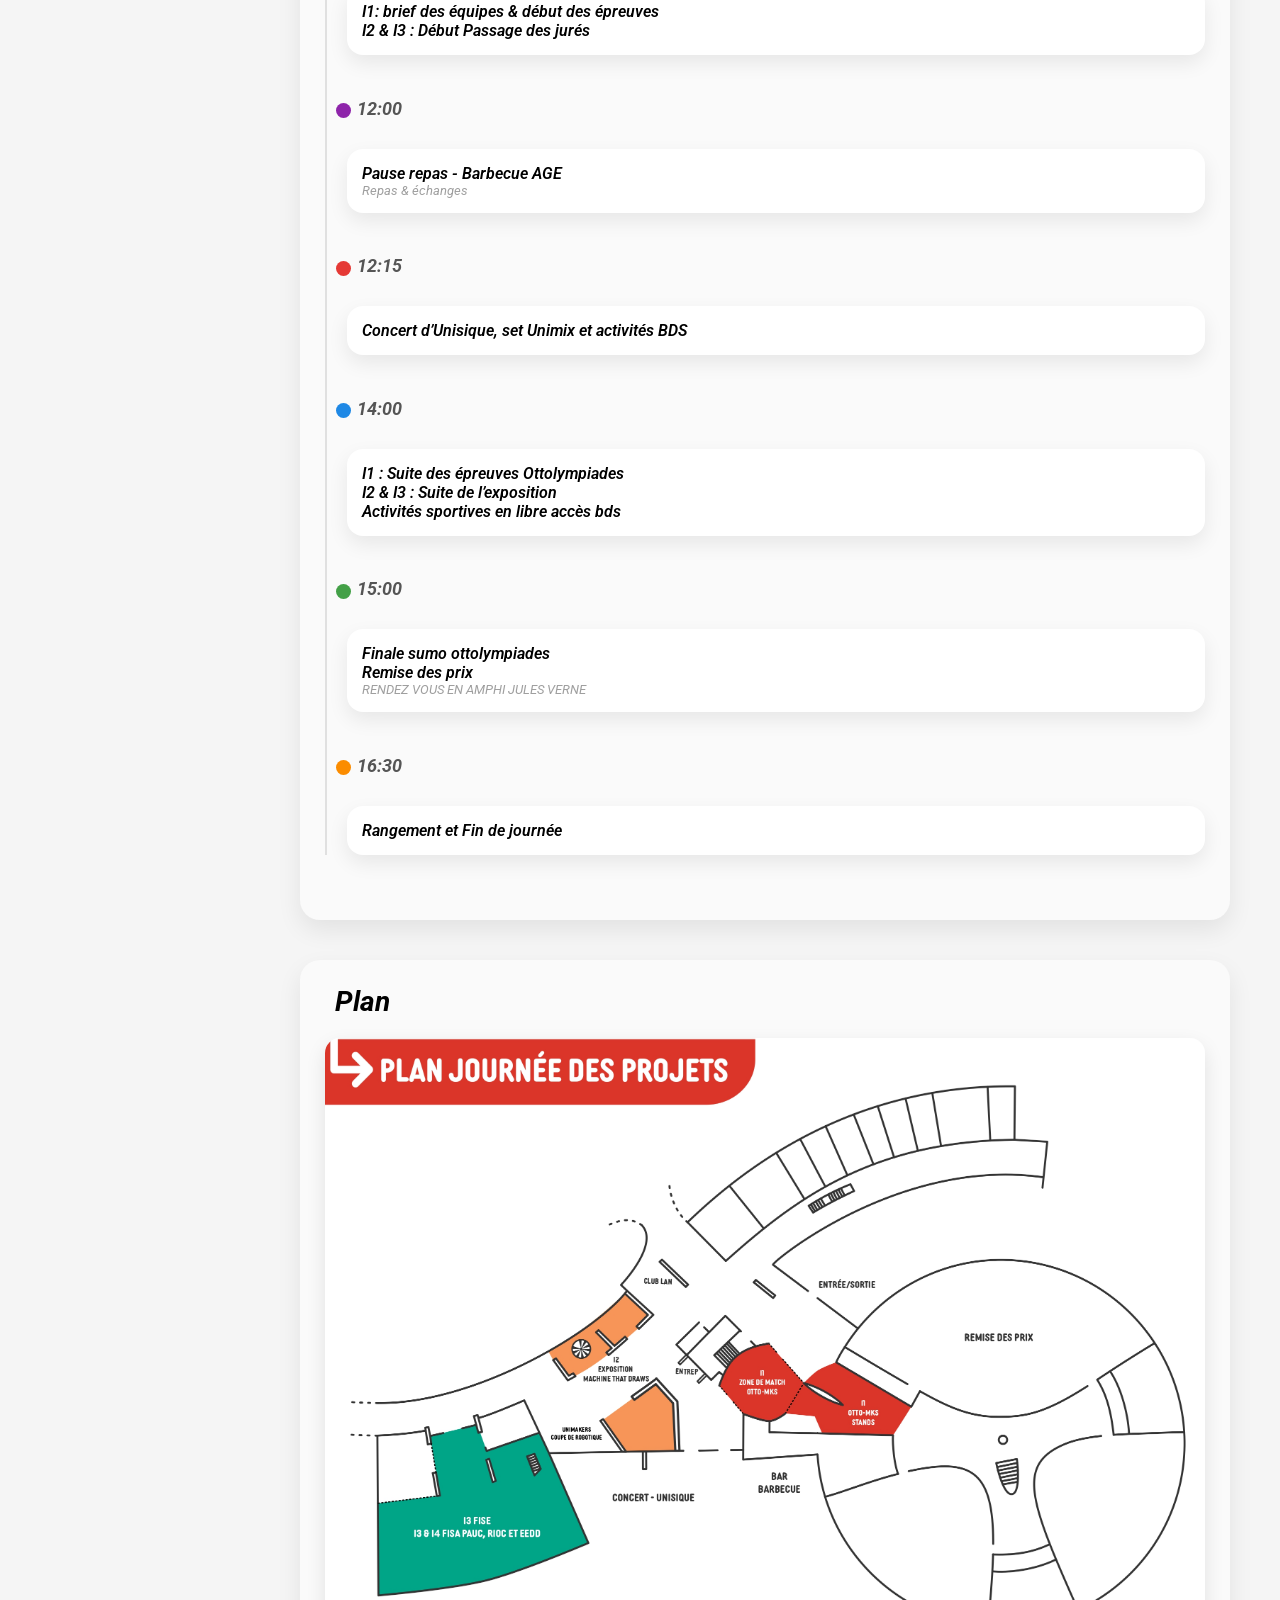
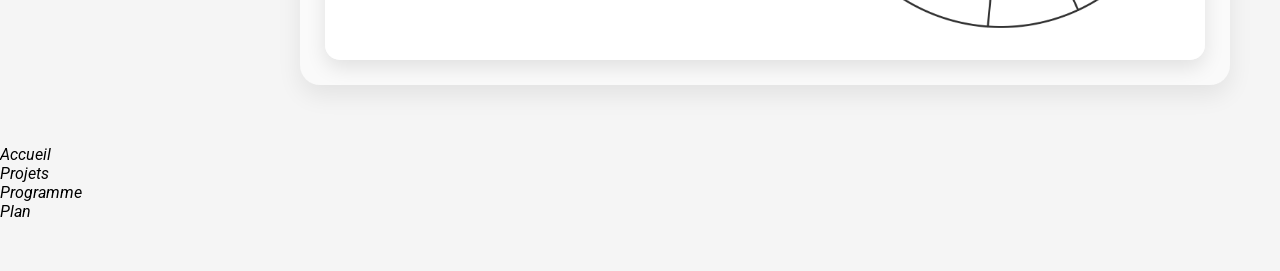
==== commit 562a5dc9: "tiret" ====
--- a/index.html
+++ b/index.html
@@ -343,7 +343,7 @@
 
 
   <footer class="footer">
-    © 2026 Luk Charp - Tous droits réservés
+    © 2026 Luk-Charp - Tous droits réservés
   </footer>
 
 
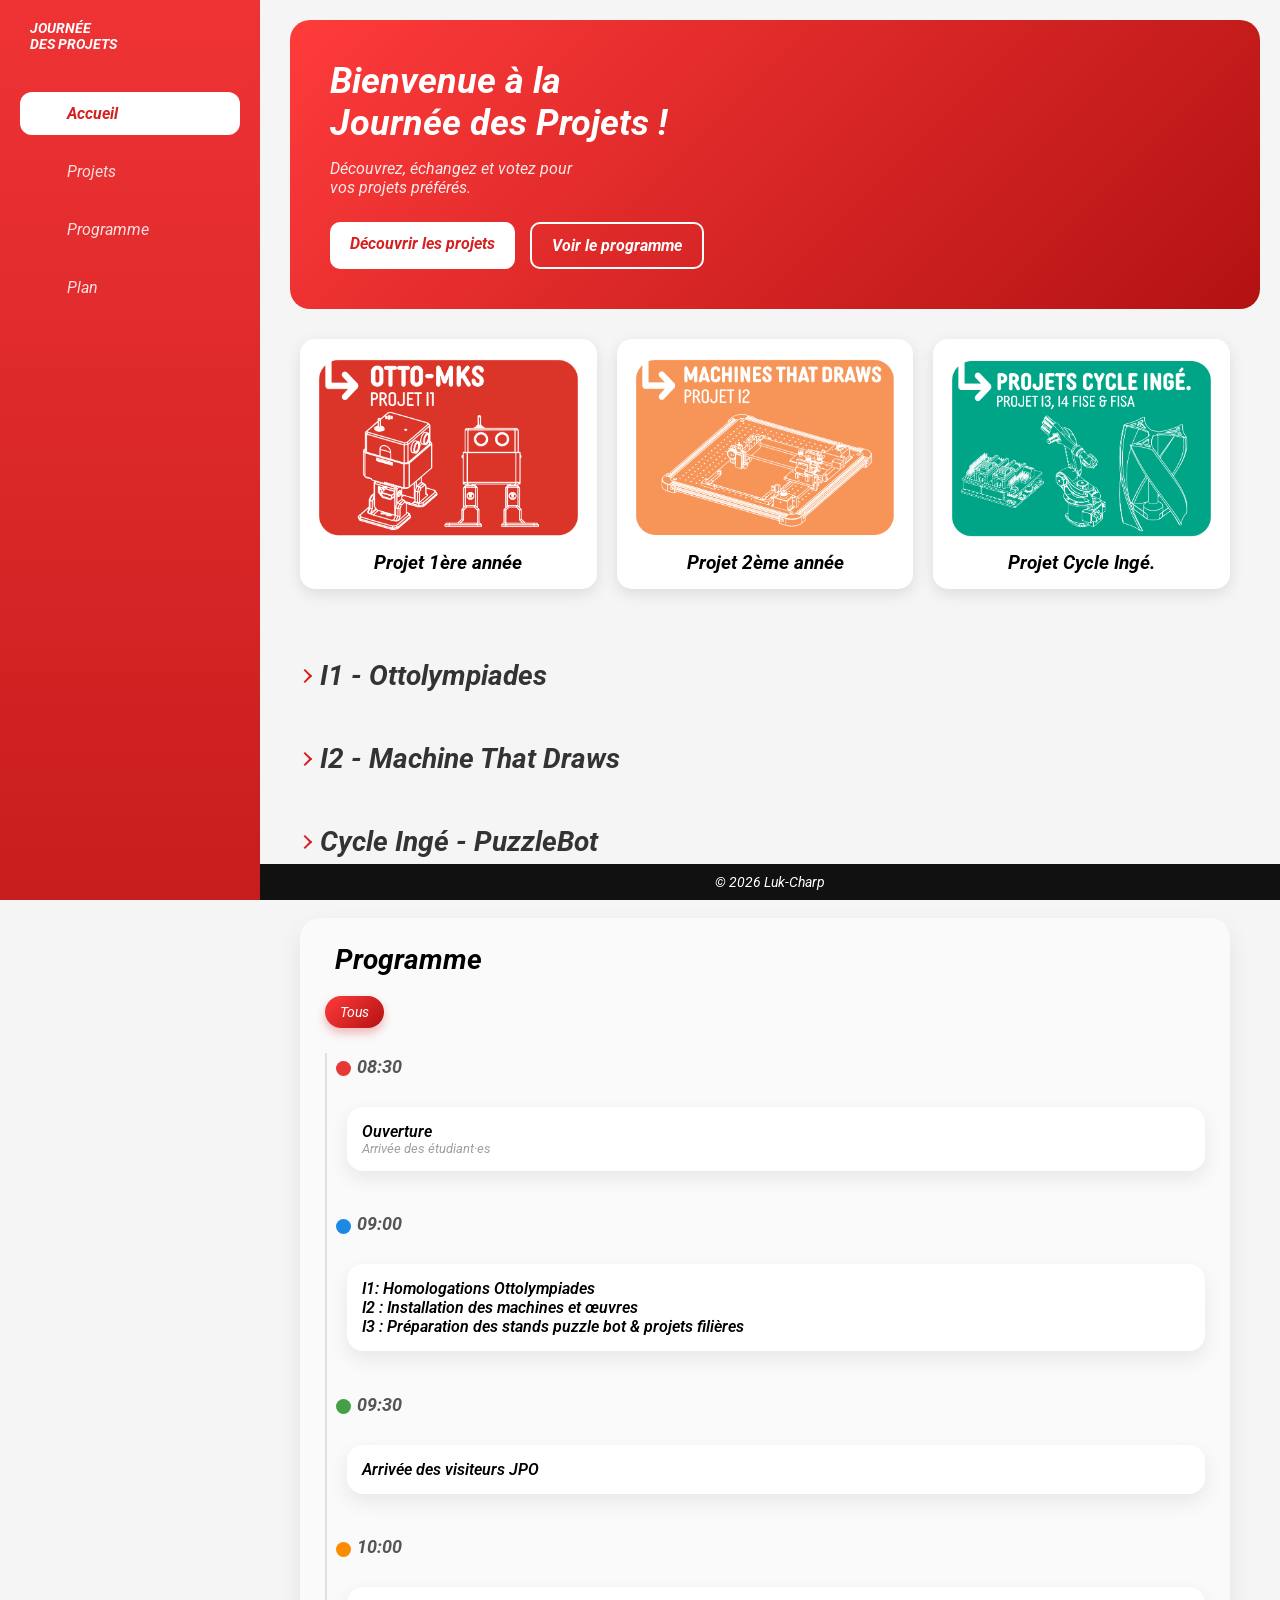
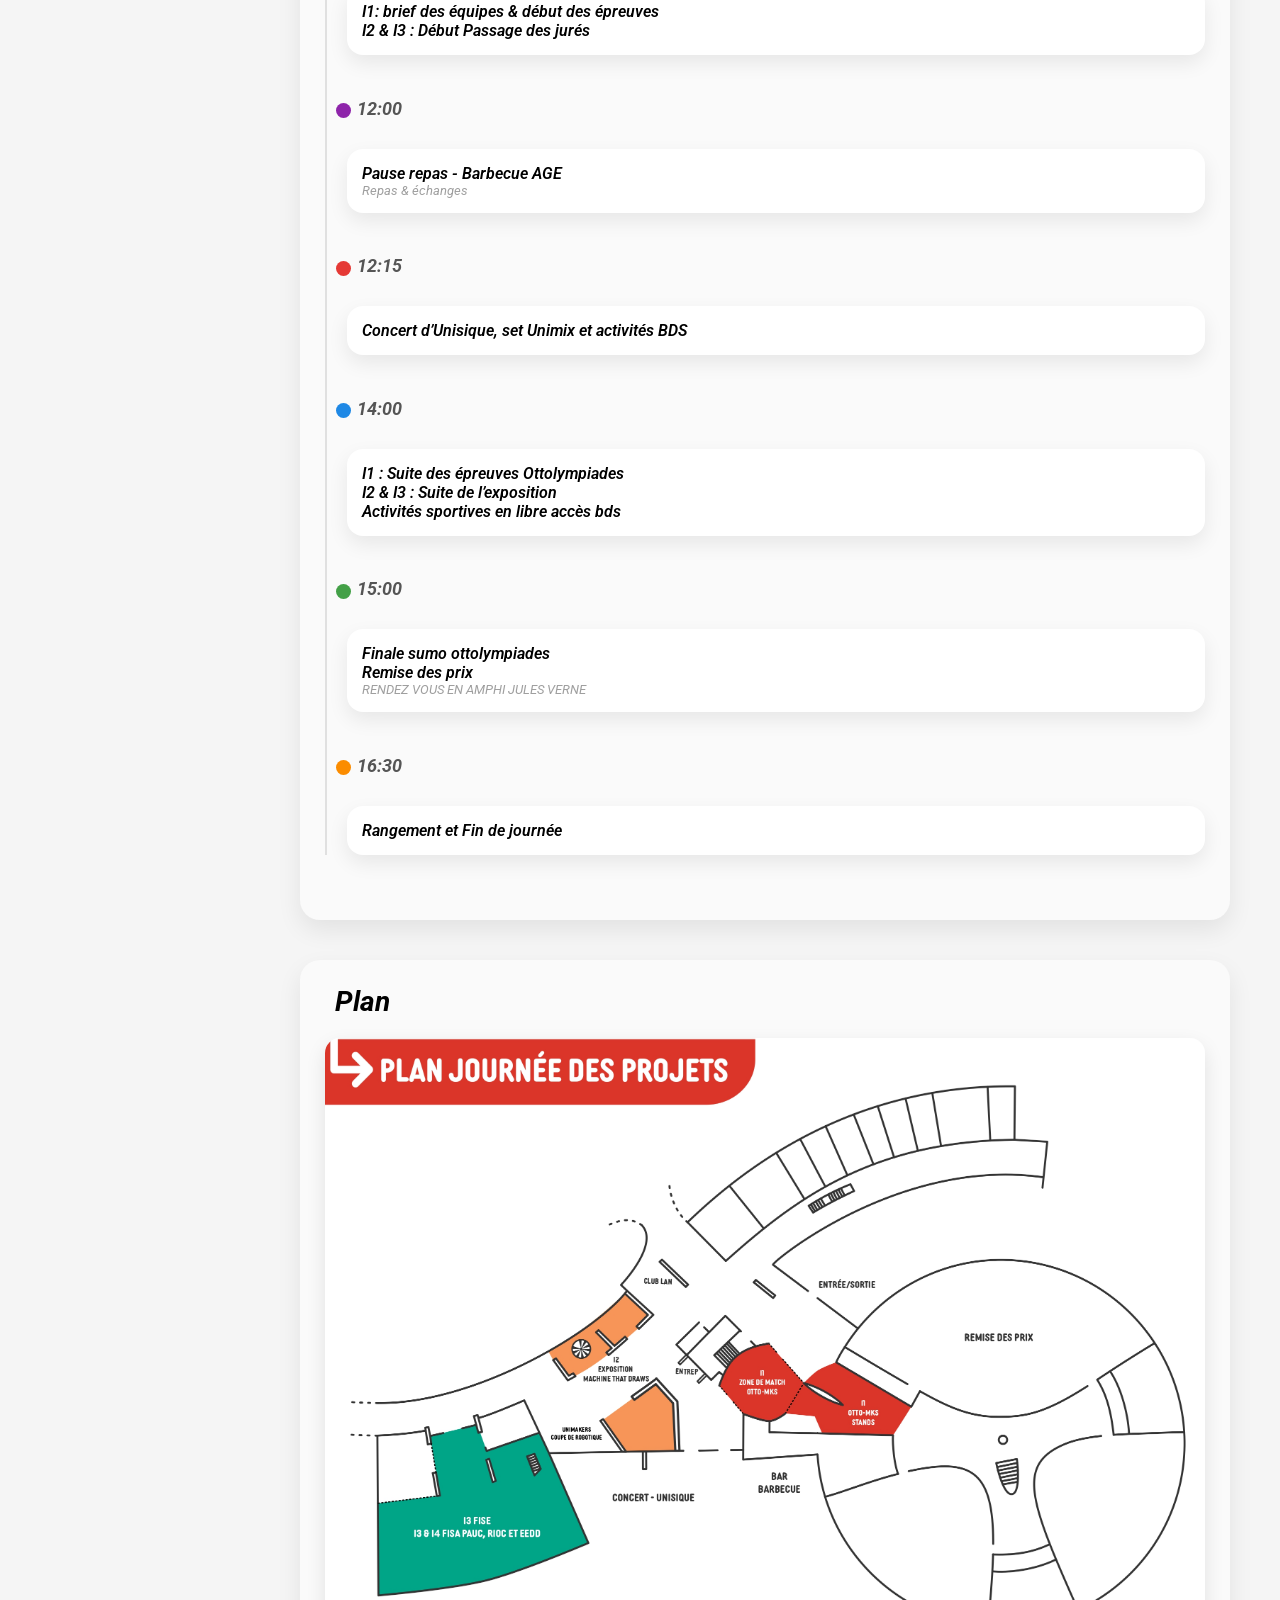
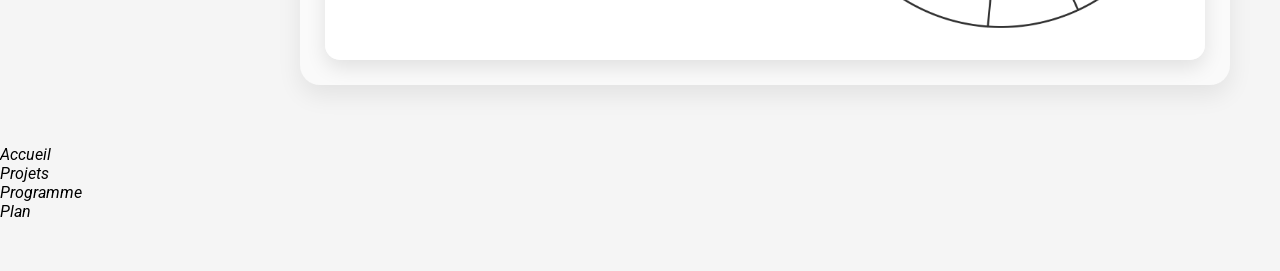
==== commit 0bc4f8af: "logo" ====
--- a/index.html
+++ b/index.html
@@ -343,7 +343,7 @@
 
 
   <footer class="footer">
-    © 2026 Luk-Charp - Tous droits réservés
+    © 2026 Luk-Charp
   </footer>
 
 
